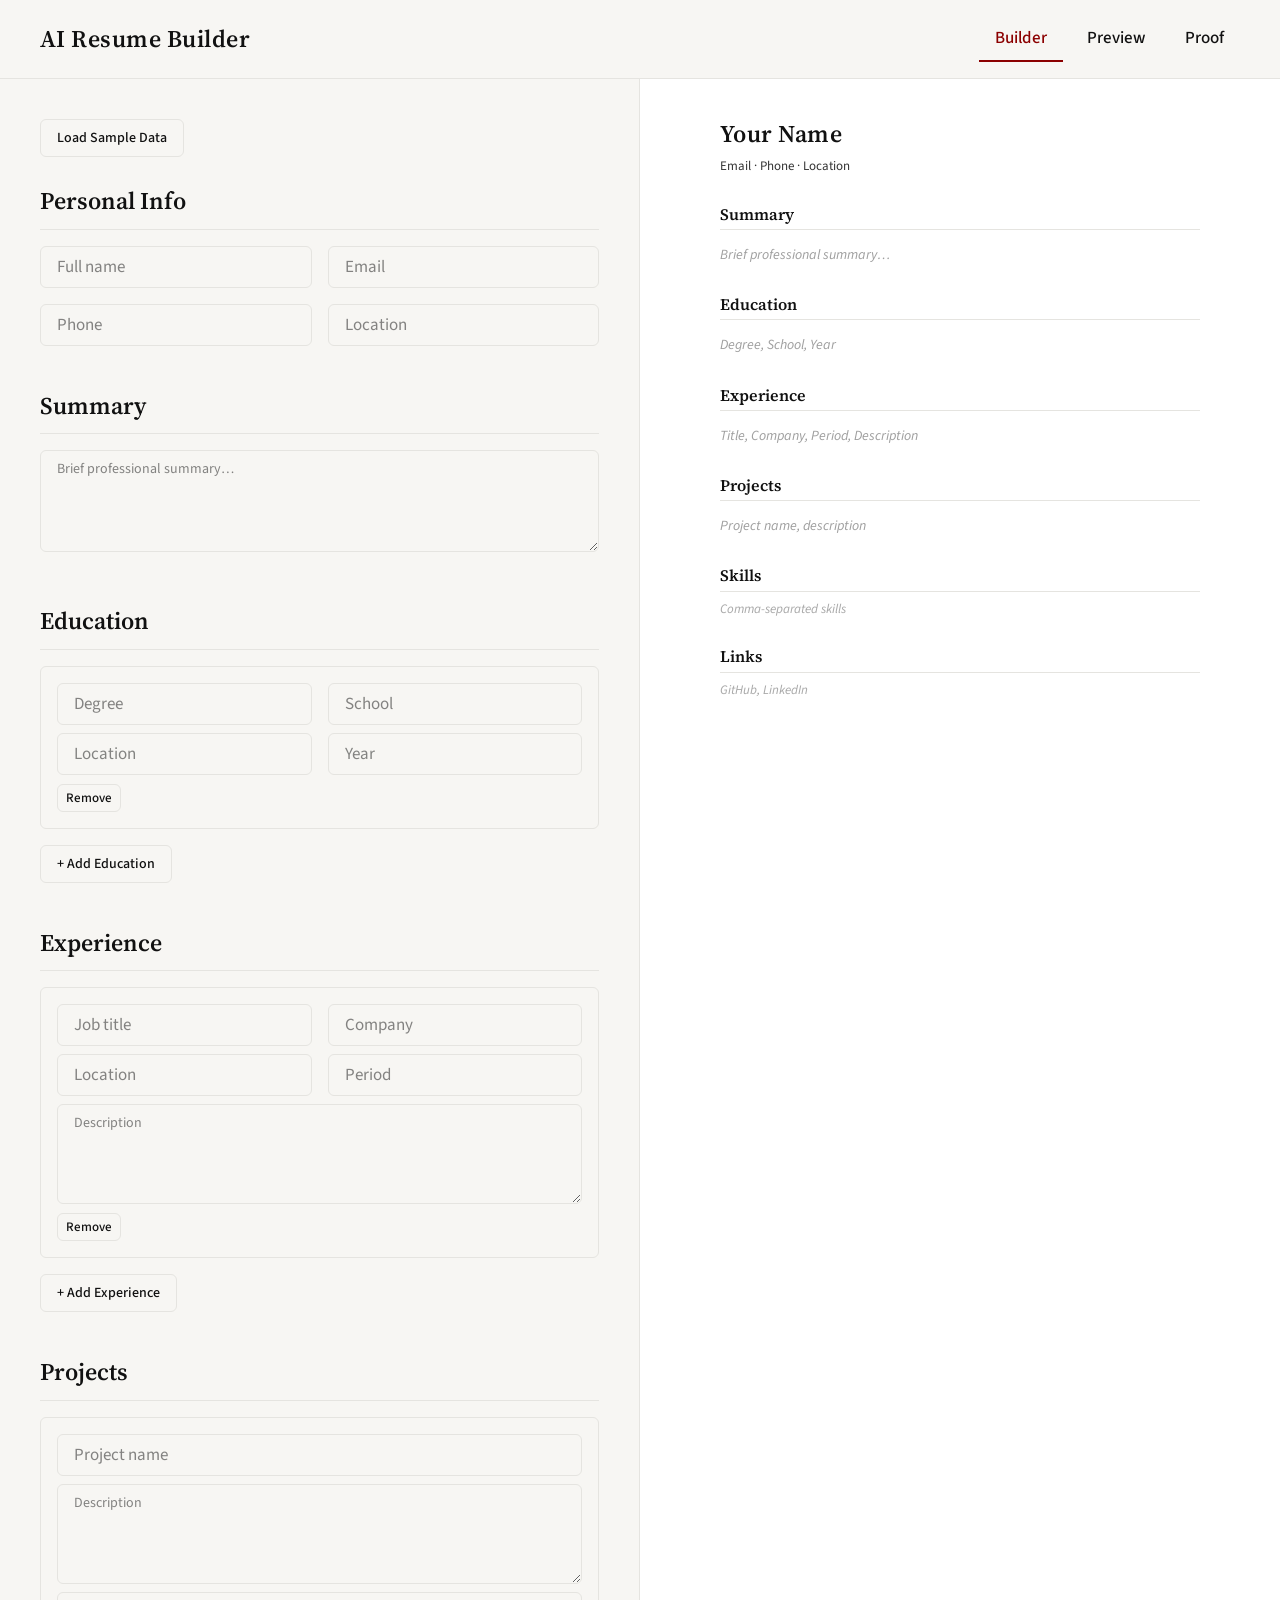
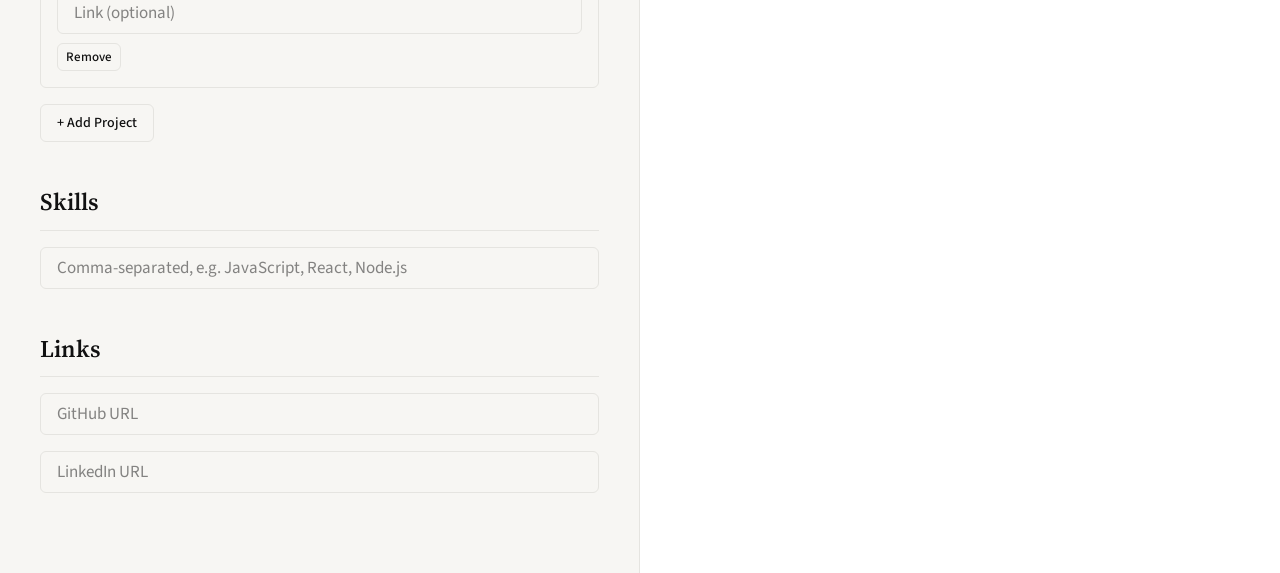
==== design-system/builder.html @ 28d636c0 "Add AI Resume Builder app: Home, Builder, Preview, Proof - Home: headline, CTA, nav (Builder | Previ" ====
<!DOCTYPE html>
<html lang="en">
<head>
  <meta charset="UTF-8">
  <meta name="viewport" content="width=device-width, initial-scale=1.0">
  <title>Builder — AI Resume Builder</title>
  <link rel="stylesheet" href="design-system.css">
  <link rel="stylesheet" href="app.css">
  <link rel="stylesheet" href="resume-app.css">
</head>
<body class="resume-app">

  <nav class="resume-nav" role="navigation">
    <a href="index.html" class="resume-nav__brand">AI Resume Builder</a>
    <ul class="resume-nav__links">
      <li><a href="builder.html" class="is-active">Builder</a></li>
      <li><a href="preview.html">Preview</a></li>
      <li><a href="proof.html">Proof</a></li>
    </ul>
  </nav>

  <div class="resume-builder">
    <div class="resume-builder__form">
      <div class="resume-builder__toolbar">
        <button type="button" class="kn-btn kn-btn--secondary" id="load-sample-btn">Load Sample Data</button>
      </div>

      <div class="resume-form-section">
        <h2 class="resume-form-section__title">Personal Info</h2>
        <div class="resume-form-row">
          <input type="text" class="kn-input" id="personal-name" placeholder="Full name">
          <input type="email" class="kn-input" id="personal-email" placeholder="Email">
        </div>
        <div class="resume-form-row">
          <input type="text" class="kn-input" id="personal-phone" placeholder="Phone">
          <input type="text" class="kn-input" id="personal-location" placeholder="Location">
        </div>
      </div>

      <div class="resume-form-section">
        <h2 class="resume-form-section__title">Summary</h2>
        <textarea class="kn-input" id="summary" placeholder="Brief professional summary…" rows="4"></textarea>
      </div>

      <div class="resume-form-section">
        <h2 class="resume-form-section__title">Education</h2>
        <ul class="resume-entries" id="education-list"></ul>
        <div class="resume-form-actions">
          <button type="button" class="kn-btn kn-btn--secondary" id="add-education">+ Add Education</button>
        </div>
      </div>

      <div class="resume-form-section">
        <h2 class="resume-form-section__title">Experience</h2>
        <ul class="resume-entries" id="experience-list"></ul>
        <div class="resume-form-actions">
          <button type="button" class="kn-btn kn-btn--secondary" id="add-experience">+ Add Experience</button>
        </div>
      </div>

      <div class="resume-form-section">
        <h2 class="resume-form-section__title">Projects</h2>
        <ul class="resume-entries" id="projects-list"></ul>
        <div class="resume-form-actions">
          <button type="button" class="kn-btn kn-btn--secondary" id="add-project">+ Add Project</button>
        </div>
      </div>

      <div class="resume-form-section">
        <h2 class="resume-form-section__title">Skills</h2>
        <input type="text" class="kn-input" id="skills" placeholder="Comma-separated, e.g. JavaScript, React, Node.js">
      </div>

      <div class="resume-form-section">
        <h2 class="resume-form-section__title">Links</h2>
        <div class="resume-form-row resume-form-row--single">
          <input type="url" class="kn-input" id="link-github" placeholder="GitHub URL">
        </div>
        <div class="resume-form-row resume-form-row--single">
          <input type="url" class="kn-input" id="link-linkedin" placeholder="LinkedIn URL">
        </div>
      </div>
    </div>

    <aside class="resume-builder__preview">
      <div id="live-preview"></div>
    </aside>
  </div>

  <script src="resume-app.js"></script>
  <script>
    (function () {
      var RA = window.ResumeApp;
      if (!RA) return;

      var previewEl = document.getElementById('live-preview');

      function getDataFromForm() {
        var data = RA.getEmptyResume();
        data.personal.name = (document.getElementById('personal-name') && document.getElementById('personal-name').value) || '';
        data.personal.email = (document.getElementById('personal-email') && document.getElementById('personal-email').value) || '';
        data.personal.phone = (document.getElementById('personal-phone') && document.getElementById('personal-phone').value) || '';
        data.personal.location = (document.getElementById('personal-location') && document.getElementById('personal-location').value) || '';
        data.summary = (document.getElementById('summary') && document.getElementById('summary').value) || '';
        data.skills = (document.getElementById('skills') && document.getElementById('skills').value) || '';
        data.links.github = (document.getElementById('link-github') && document.getElementById('link-github').value) || '';
        data.links.linkedin = (document.getElementById('link-linkedin') && document.getElementById('link-linkedin').value) || '';
        data.education = getEducationFromForm();
        data.experience = getExperienceFromForm();
        data.projects = getProjectsFromForm();
        return data;
      }

      function getEducationFromForm() {
        var items = [];
        document.querySelectorAll('#education-list .resume-entry').forEach(function (el) {
          items.push({
            degree: (el.querySelector('.ed-degree') && el.querySelector('.ed-degree').value) || '',
            school: (el.querySelector('.ed-school') && el.querySelector('.ed-school').value) || '',
            location: (el.querySelector('.ed-location') && el.querySelector('.ed-location').value) || '',
            year: (el.querySelector('.ed-year') && el.querySelector('.ed-year').value) || ''
          });
        });
        return items;
      }

      function getExperienceFromForm() {
        var items = [];
        document.querySelectorAll('#experience-list .resume-entry').forEach(function (el) {
          items.push({
            title: (el.querySelector('.exp-title') && el.querySelector('.exp-title').value) || '',
            company: (el.querySelector('.exp-company') && el.querySelector('.exp-company').value) || '',
            location: (el.querySelector('.exp-location') && el.querySelector('.exp-location').value) || '',
            period: (el.querySelector('.exp-period') && el.querySelector('.exp-period').value) || '',
            description: (el.querySelector('.exp-desc') && el.querySelector('.exp-desc').value) || ''
          });
        });
        return items;
      }

      function getProjectsFromForm() {
        var items = [];
        document.querySelectorAll('#projects-list .resume-entry').forEach(function (el) {
          items.push({
            name: (el.querySelector('.proj-name') && el.querySelector('.proj-name').value) || '',
            description: (el.querySelector('.proj-desc') && el.querySelector('.proj-desc').value) || '',
            link: (el.querySelector('.proj-link') && el.querySelector('.proj-link').value) || ''
          });
        });
        return items;
      }

      function setFormFromData(data) {
        var p = data.personal || {};
        setVal('personal-name', p.name);
        setVal('personal-email', p.email);
        setVal('personal-phone', p.phone);
        setVal('personal-location', p.location);
        setVal('summary', data.summary || '');
        setVal('skills', data.skills || '');
        setVal('link-github', (data.links && data.links.github) || '');
        setVal('link-linkedin', (data.links && data.links.linkedin) || '');
        renderEducationList(data.education || []);
        renderExperienceList(data.experience || []);
        renderProjectsList(data.projects || []);
      }

      function setVal(id, val) {
        var el = document.getElementById(id);
        if (el) el.value = val;
      }

      function renderEducationList(items) {
        var list = document.getElementById('education-list');
        if (!list) return;
        list.innerHTML = '';
        (items.length ? items : [{ degree: '', school: '', location: '', year: '' }]).forEach(function (e, i) {
          var li = document.createElement('li');
          li.className = 'resume-entry';
          li.innerHTML = '<div class="resume-entry__row"><input type="text" class="kn-input ed-degree" placeholder="Degree"><input type="text" class="kn-input ed-school" placeholder="School"></div>' +
            '<div class="resume-entry__row"><input type="text" class="kn-input ed-location" placeholder="Location"><input type="text" class="kn-input ed-year" placeholder="Year"></div>' +
            '<div class="resume-entry__actions"><button type="button" class="kn-btn kn-btn--secondary remove-ed">Remove</button></div>';
          li.querySelector('.ed-degree').value = e.degree || '';
          li.querySelector('.ed-school').value = e.school || '';
          li.querySelector('.ed-location').value = e.location || '';
          li.querySelector('.ed-year').value = e.year || '';
          list.appendChild(li);
        });
        bindListEvents('education-list', '.remove-ed', renderEducationList, getEducationFromForm, addEducationRow);
      }

      function addEducationRow() {
        var list = document.getElementById('education-list');
        if (!list) return;
        var items = getEducationFromForm();
        items.push({ degree: '', school: '', location: '', year: '' });
        renderEducationList(items);
        sync();
      }

      function renderExperienceList(items) {
        var list = document.getElementById('experience-list');
        if (!list) return;
        list.innerHTML = '';
        (items.length ? items : [{ title: '', company: '', location: '', period: '', description: '' }]).forEach(function (e) {
          var li = document.createElement('li');
          li.className = 'resume-entry';
          li.innerHTML = '<div class="resume-entry__row"><input type="text" class="kn-input exp-title" placeholder="Job title"><input type="text" class="kn-input exp-company" placeholder="Company"></div>' +
            '<div class="resume-entry__row"><input type="text" class="kn-input exp-location" placeholder="Location"><input type="text" class="kn-input exp-period" placeholder="Period"></div>' +
            '<div class="resume-entry__row resume-entry__row--full"><textarea class="kn-input exp-desc" placeholder="Description" rows="2"></textarea></div>' +
            '<div class="resume-entry__actions"><button type="button" class="kn-btn kn-btn--secondary remove-exp">Remove</button></div>';
          li.querySelector('.exp-title').value = e.title || '';
          li.querySelector('.exp-company').value = e.company || '';
          li.querySelector('.exp-location').value = e.location || '';
          li.querySelector('.exp-period').value = e.period || '';
          li.querySelector('.exp-desc').value = e.description || '';
          list.appendChild(li);
        });
        bindListEvents('experience-list', '.remove-exp', renderExperienceList, getExperienceFromForm, addExperienceRow);
      }

      function addExperienceRow() {
        var items = getExperienceFromForm();
        items.push({ title: '', company: '', location: '', period: '', description: '' });
        renderExperienceList(items);
        sync();
      }

      function renderProjectsList(items) {
        var list = document.getElementById('projects-list');
        if (!list) return;
        list.innerHTML = '';
        (items.length ? items : [{ name: '', description: '', link: '' }]).forEach(function (e) {
          var li = document.createElement('li');
          li.className = 'resume-entry';
          li.innerHTML = '<div class="resume-entry__row resume-entry__row--full"><input type="text" class="kn-input proj-name" placeholder="Project name"></div>' +
            '<div class="resume-entry__row resume-entry__row--full"><textarea class="kn-input proj-desc" placeholder="Description" rows="2"></textarea></div>' +
            '<div class="resume-entry__row resume-entry__row--full"><input type="url" class="kn-input proj-link" placeholder="Link (optional)"></div>' +
            '<div class="resume-entry__actions"><button type="button" class="kn-btn kn-btn--secondary remove-proj">Remove</button></div>';
          li.querySelector('.proj-name').value = e.name || '';
          li.querySelector('.proj-desc').value = e.description || '';
          li.querySelector('.proj-link').value = e.link || '';
          list.appendChild(li);
        });
        bindListEvents('projects-list', '.remove-proj', renderProjectsList, getProjectsFromForm, addProjectRow);
      }

      function addProjectRow() {
        var items = getProjectsFromForm();
        items.push({ name: '', description: '', link: '' });
        renderProjectsList(items);
        sync();
      }

      function bindListEvents(listId, removeSelector, renderFn, getItemsFn, addFn) {
        var list = document.getElementById(listId);
        if (!list) return;
        list.querySelectorAll(removeSelector).forEach(function (btn) {
          btn.onclick = function () {
            var items = getItemsFn();
            if (items.length <= 1) return;
            var idx = Array.prototype.indexOf.call(list.children, btn.closest('.resume-entry'));
            items.splice(idx, 1);
            renderFn(items);
            sync();
          };
        });
        list.querySelectorAll('input, textarea').forEach(function (input) {
          input.oninput = sync;
        });
      }

      function sync() {
        var data = getDataFromForm();
        RA.setResumeData(data);
        RA.renderLivePreview(data, previewEl);
      }

      document.getElementById('add-education').onclick = addEducationRow;
      document.getElementById('add-experience').onclick = addExperienceRow;
      document.getElementById('add-project').onclick = addProjectRow;

      ['personal-name', 'personal-email', 'personal-phone', 'personal-location', 'summary', 'skills', 'link-github', 'link-linkedin'].forEach(function (id) {
        var el = document.getElementById(id);
        if (el) el.oninput = sync;
      });

      document.getElementById('load-sample-btn').onclick = function () {
        var sample = RA.getSampleResume();
        RA.setResumeData(sample);
        setFormFromData(sample);
        RA.renderLivePreview(sample, previewEl);
      };

      setFormFromData(RA.getResumeData());
      RA.renderLivePreview(RA.getResumeData(), previewEl);
    })();
  </script>
</body>
</html>
---- design-system/design-system.css ----
/**
 * KodNest Premium Build System
 * Single entry: import this file to use the full system.
 * Order: tokens → base → layout → components.
 */

@import "tokens.css";
@import "base.css";
@import "layout.css";
@import "components.css";
---- design-system/app.css ----
/**
 * AI Resume Builder — App styles (KodNest Premium Build System)
 * Project 3 step-page layout, build panel, proof page, gating states.
 */

/* ─── App shell ─── */
.rb-app {
  min-height: 100vh;
  display: flex;
  flex-direction: column;
}

/* ─── Step navigation (bottom of workspace) ─── */
.rb-step-nav {
  display: flex;
  justify-content: space-between;
  align-items: center;
  margin-top: var(--kn-space-4);
  padding-top: var(--kn-space-3);
  border-top: var(--kn-border-width) solid var(--kn-border);
}

.rb-step-nav__info {
  font-size: 0.875rem;
  color: var(--kn-text);
  opacity: 0.6;
}

/* ─── Build Panel (30% right) ─── */
.rb-panel-section {
  margin-bottom: var(--kn-space-3);
}

.rb-panel-section__title {
  font-family: var(--kn-font-sans);
  font-size: var(--kn-body-size);
  font-weight: 600;
  color: var(--kn-text);
  margin: 0 0 var(--kn-space-1);
}

.rb-panel-section__hint {
  font-size: 0.8125rem;
  color: var(--kn-text);
  opacity: 0.6;
  margin: 0 0 var(--kn-space-2);
}

.rb-prompt-textarea {
  width: 100%;
  min-height: 160px;
  padding: var(--kn-space-2);
  font-family: var(--kn-font-mono);
  font-size: 0.8125rem;
  line-height: 1.5;
  color: var(--kn-text);
  background: #fff;
  border: var(--kn-border-width) solid var(--kn-border);
  border-radius: var(--kn-radius);
  resize: vertical;
  transition: border-color var(--kn-transition);
}

.rb-prompt-textarea:focus {
  outline: none;
  border-color: var(--kn-border-focus);
}

.rb-panel-actions {
  display: flex;
  flex-wrap: wrap;
  gap: var(--kn-space-1);
  margin-top: var(--kn-space-2);
}

.rb-panel-actions .kn-btn {
  flex: 1;
  min-width: 0;
  text-align: center;
  font-size: 0.875rem;
}

/* ─── Feedback buttons ─── */
.rb-feedback {
  margin-top: var(--kn-space-3);
  padding-top: var(--kn-space-2);
  border-top: var(--kn-border-width) solid var(--kn-border);
}

.rb-feedback__title {
  font-size: 0.875rem;
  font-weight: 500;
  color: var(--kn-text);
  margin: 0 0 var(--kn-space-2);
}

.rb-feedback__buttons {
  display: flex;
  flex-direction: column;
  gap: var(--kn-space-1);
}

.rb-feedback__btn {
  display: flex;
  align-items: center;
  justify-content: center;
  gap: var(--kn-space-1);
  padding: var(--kn-space-1) var(--kn-space-2);
  font-family: var(--kn-font-sans);
  font-size: 0.875rem;
  font-weight: 500;
  border: var(--kn-border-width) solid var(--kn-border);
  border-radius: var(--kn-radius);
  background: var(--kn-background);
  color: var(--kn-text);
  cursor: pointer;
  transition: border-color var(--kn-transition), background var(--kn-transition);
}

.rb-feedback__btn:hover {
  border-color: var(--kn-text);
}

.rb-feedback__btn--success {
  border-color: var(--kn-success);
  color: var(--kn-success);
}

.rb-feedback__btn--success:hover {
  background: var(--kn-success);
  color: var(--kn-background);
}

.rb-feedback__btn--error {
  border-color: var(--kn-accent);
  color: var(--kn-accent);
}

.rb-feedback__btn--error:hover {
  background: var(--kn-accent);
  color: var(--kn-background);
}

.rb-feedback__btn--active {
  font-weight: 600;
}

.rb-feedback__btn--active.rb-feedback__btn--success {
  background: var(--kn-success);
  color: var(--kn-background);
}

.rb-feedback__btn--active.rb-feedback__btn--error {
  background: var(--kn-accent);
  color: var(--kn-background);
}

/* ─── Screenshot upload ─── */
.rb-screenshot {
  margin-top: var(--kn-space-2);
}

.rb-screenshot__input {
  display: none;
}

.rb-screenshot__label {
  display: inline-flex;
  align-items: center;
  gap: var(--kn-space-1);
  padding: var(--kn-space-1) var(--kn-space-2);
  font-family: var(--kn-font-sans);
  font-size: 0.875rem;
  font-weight: 500;
  border: var(--kn-border-width) dashed var(--kn-border);
  border-radius: var(--kn-radius);
  background: var(--kn-background);
  color: var(--kn-text);
  cursor: pointer;
  transition: border-color var(--kn-transition);
  width: 100%;
  justify-content: center;
}

.rb-screenshot__label:hover {
  border-color: var(--kn-text);
}

.rb-screenshot__name {
  font-size: 0.8125rem;
  color: var(--kn-text);
  opacity: 0.7;
  margin-top: var(--kn-space-1);
  word-break: break-all;
}

/* ─── Artifact status indicator ─── */
.rb-artifact-status {
  margin-top: var(--kn-space-2);
  padding: var(--kn-space-1) var(--kn-space-2);
  border-radius: var(--kn-radius);
  font-size: 0.8125rem;
  font-weight: 500;
  text-align: center;
}

.rb-artifact-status--done {
  background: rgba(90, 107, 82, 0.1);
  color: var(--kn-success);
  border: var(--kn-border-width) solid var(--kn-success);
}

.rb-artifact-status--pending {
  background: rgba(154, 123, 46, 0.1);
  color: var(--kn-warning);
  border: var(--kn-border-width) solid var(--kn-warning);
}

/* ─── Gating lock overlay ─── */
.rb-gated {
  position: relative;
}

.rb-gated__overlay {
  position: absolute;
  inset: 0;
  background: rgba(247, 246, 243, 0.92);
  display: flex;
  flex-direction: column;
  align-items: center;
  justify-content: center;
  z-index: 10;
  border-radius: var(--kn-radius);
}

.rb-gated__icon {
  font-size: 2rem;
  margin-bottom: var(--kn-space-2);
  opacity: 0.6;
}

.rb-gated__text {
  font-size: var(--kn-body-size);
  font-weight: 500;
  color: var(--kn-text);
  margin-bottom: var(--kn-space-1);
}

.rb-gated__hint {
  font-size: 0.875rem;
  color: var(--kn-text);
  opacity: 0.6;
}

/* ─── Workspace placeholder ─── */
.rb-workspace-content {
  max-width: var(--kn-body-max-width);
}

.rb-workspace-content p {
  font-size: var(--kn-body-size);
  line-height: var(--kn-body-line);
  color: var(--kn-text);
  opacity: 0.85;
  margin: 0 0 var(--kn-space-2);
}

/* ─── Proof page ─── */
.rb-proof {
  max-width: 800px;
  margin: 0 auto;
  padding: var(--kn-space-5) var(--kn-space-4);
}

.rb-proof__title {
  font-family: var(--kn-font-serif);
  font-size: var(--kn-heading-size);
  font-weight: 600;
  letter-spacing: var(--kn-letter-spacing-heading);
  margin: 0 0 var(--kn-space-4);
  color: var(--kn-text);
}

.rb-proof-section {
  margin-bottom: var(--kn-space-4);
}

.rb-proof-section__title {
  font-family: var(--kn-font-serif);
  font-size: var(--kn-heading-size-sm);
  font-weight: 600;
  margin: 0 0 var(--kn-space-2);
  color: var(--kn-text);
}

.rb-proof-steps {
  list-style: none;
  padding: 0;
  margin: 0;
  border: var(--kn-border-width) solid var(--kn-border);
  border-radius: var(--kn-radius);
}

.rb-proof-step {
  display: flex;
  justify-content: space-between;
  align-items: center;
  padding: var(--kn-space-2) var(--kn-space-3);
  border-bottom: var(--kn-border-width) solid var(--kn-border);
  font-size: var(--kn-body-size);
}

.rb-proof-step:last-child {
  border-bottom: none;
}

.rb-proof-step__name {
  color: var(--kn-text);
}

.rb-proof-step__status {
  font-weight: 500;
  color: var(--kn-text);
  opacity: 0.75;
}

.rb-proof-step__status--done {
  color: var(--kn-success);
  opacity: 1;
}

.rb-proof-artifacts {
  margin-top: var(--kn-space-2);
}

.rb-proof-artifacts .form-group {
  margin-bottom: var(--kn-space-3);
}

.rb-proof-artifacts .form-label {
  display: block;
  font-size: var(--kn-body-size);
  font-weight: 500;
  color: var(--kn-text);
  margin-bottom: var(--kn-space-1);
}

.rb-proof-artifacts .form-hint {
  font-size: 0.875rem;
  color: var(--kn-accent);
  margin-top: var(--kn-space-1);
}

.rb-proof-actions {
  margin-top: var(--kn-space-4);
  display: flex;
  gap: var(--kn-space-2);
  flex-wrap: wrap;
}

/* ─── Landing page ─── */
.rb-landing {
  max-width: var(--kn-body-max-width);
  margin: 0 auto;
  padding: var(--kn-space-5) var(--kn-space-4);
}

.rb-landing__headline {
  font-family: var(--kn-font-serif);
  font-size: clamp(1.75rem, 4vw, 2.5rem);
  font-weight: 600;
  letter-spacing: var(--kn-letter-spacing-heading);
  line-height: 1.25;
  margin: 0 0 var(--kn-space-3);
  color: var(--kn-text);
}

.rb-landing__subtext {
  font-size: var(--kn-body-size-lg);
  line-height: var(--kn-body-line);
  color: var(--kn-text);
  opacity: 0.9;
  margin: 0 0 var(--kn-space-4);
}

.rb-landing__steps {
  list-style: none;
  padding: 0;
  margin: 0 0 var(--kn-space-4);
  border: var(--kn-border-width) solid var(--kn-border);
  border-radius: var(--kn-radius);
}

.rb-landing__step {
  display: flex;
  justify-content: space-between;
  align-items: center;
  padding: var(--kn-space-2) var(--kn-space-3);
  border-bottom: var(--kn-border-width) solid var(--kn-border);
  font-size: var(--kn-body-size);
  color: var(--kn-text);
}

.rb-landing__step:last-child {
  border-bottom: none;
}

.rb-landing__step a {
  color: var(--kn-accent);
  text-decoration: none;
  font-weight: 500;
}

.rb-landing__step a:hover {
  text-decoration: underline;
}

.rb-landing__step-locked {
  opacity: 0.5;
  font-size: 0.875rem;
}

/* ─── Proof footer (persistent, compact) ─── */
.rb-proof-footer-bar {
  display: flex;
  flex-wrap: wrap;
  gap: var(--kn-space-2);
  align-items: center;
}

.rb-proof-footer-item {
  display: inline-flex;
  align-items: center;
  gap: 4px;
  font-size: 0.8125rem;
  color: var(--kn-text);
  opacity: 0.7;
}

.rb-proof-footer-item--done {
  opacity: 1;
  color: var(--kn-success);
  font-weight: 500;
}

/* ─── Mobile responsive ─── */
@media (max-width: 768px) {
  .kn-main {
    flex-direction: column;
  }

  .kn-workspace {
    flex: 1 1 auto;
    border-right: none;
    border-bottom: var(--kn-border-width) solid var(--kn-border);
  }

  .kn-panel {
    flex: 1 1 auto;
    min-width: 0;
  }

  .kn-top-bar {
    padding: var(--kn-space-1) var(--kn-space-2);
    font-size: 0.875rem;
  }

  .kn-top-bar__progress {
    display: none;
  }

  .rb-proof {
    padding: var(--kn-space-4) var(--kn-space-2);
  }
}
---- design-system/resume-app.css ----
/**
 * AI Resume Builder — Resume App (KodNest Premium)
 * Nav, Home, Builder form + preview, Preview page, Proof placeholder.
 */

/* ─── App shell ─── */
.resume-app {
  min-height: 100vh;
  display: flex;
  flex-direction: column;
  background: var(--kn-background);
}

/* ─── Top nav ─── */
.resume-nav {
  display: flex;
  align-items: center;
  justify-content: space-between;
  padding: var(--kn-space-2) var(--kn-space-4);
  border-bottom: var(--kn-border-width) solid var(--kn-border);
  background: var(--kn-background);
}

.resume-nav__brand {
  font-family: var(--kn-font-serif);
  font-size: var(--kn-heading-size-sm);
  font-weight: 600;
  color: var(--kn-text);
  text-decoration: none;
  letter-spacing: var(--kn-letter-spacing-heading);
}

.resume-nav__brand:hover {
  color: var(--kn-text);
}

.resume-nav__links {
  display: flex;
  align-items: center;
  gap: var(--kn-space-1);
  list-style: none;
  margin: 0;
  padding: 0;
}

.resume-nav__links a {
  display: block;
  padding: var(--kn-space-1) var(--kn-space-2);
  font-family: var(--kn-font-sans);
  font-size: var(--kn-body-size);
  font-weight: 500;
  color: var(--kn-text);
  text-decoration: none;
  border-bottom: 2px solid transparent;
  transition: border-color var(--kn-transition), color var(--kn-transition);
}

.resume-nav__links a:hover {
  color: var(--kn-accent);
}

.resume-nav__links a.is-active {
  color: var(--kn-accent);
  border-bottom-color: var(--kn-accent);
}

/* ─── Home hero ─── */
.resume-home {
  flex: 1;
  display: flex;
  flex-direction: column;
  align-items: center;
  justify-content: center;
  padding: var(--kn-space-5) var(--kn-space-4);
  text-align: center;
}

.resume-home__headline {
  font-family: var(--kn-font-serif);
  font-size: clamp(1.75rem, 4vw, 2.5rem);
  font-weight: 600;
  letter-spacing: var(--kn-letter-spacing-heading);
  line-height: 1.25;
  margin: 0 0 var(--kn-space-3);
  color: var(--kn-text);
  max-width: var(--kn-body-max-width);
}

.resume-home__sub {
  font-size: var(--kn-body-size-lg);
  color: var(--kn-text);
  opacity: 0.85;
  margin: 0 0 var(--kn-space-4);
  max-width: var(--kn-body-max-width);
  line-height: var(--kn-body-line);
}

.resume-home__cta {
  margin-top: var(--kn-space-2);
}

.resume-home__footer {
  margin-top: var(--kn-space-5);
  font-size: 0.875rem;
  color: var(--kn-text);
  opacity: 0.6;
}

.resume-home__footer a {
  color: var(--kn-text);
  text-decoration: underline;
}

.resume-home__footer a:hover {
  color: var(--kn-accent);
}

/* ─── Builder: two-column layout ─── */
.resume-builder {
  flex: 1;
  display: flex;
  min-height: calc(100vh - 60px);
}

.resume-builder__form {
  flex: 0 1 50%;
  padding: var(--kn-space-4);
  overflow-y: auto;
  border-right: var(--kn-border-width) solid var(--kn-border);
}

.resume-builder__preview {
  flex: 0 0 50%;
  min-width: 320px;
  padding: var(--kn-space-4);
  background: #fff;
  overflow-y: auto;
}

@media (max-width: 900px) {
  .resume-builder {
    flex-direction: column;
  }

  .resume-builder__form {
    border-right: none;
    border-bottom: var(--kn-border-width) solid var(--kn-border);
  }

  .resume-builder__preview {
    min-height: 400px;
  }
}

/* ─── Form sections ─── */
.resume-form-section {
  margin-bottom: var(--kn-space-4);
}

.resume-form-section__title {
  font-family: var(--kn-font-serif);
  font-size: var(--kn-heading-size-sm);
  font-weight: 600;
  color: var(--kn-text);
  margin: 0 0 var(--kn-space-2);
  padding-bottom: var(--kn-space-1);
  border-bottom: var(--kn-border-width) solid var(--kn-border);
}

.resume-form-row {
  display: grid;
  grid-template-columns: 1fr 1fr;
  gap: var(--kn-space-2);
  margin-bottom: var(--kn-space-2);
}

.resume-form-row .kn-input {
  margin-bottom: 0;
}

.resume-form-row--single {
  grid-template-columns: 1fr;
}

.resume-form-actions {
  display: flex;
  flex-wrap: wrap;
  gap: var(--kn-space-1);
  margin-top: var(--kn-space-2);
}

.resume-form-actions .kn-btn {
  font-size: 0.875rem;
}

textarea.kn-input {
  min-height: 100px;
  resize: vertical;
  font-family: var(--kn-font-sans);
}

/* Repeatable entries ─── */
.resume-entries {
  list-style: none;
  padding: 0;
  margin: 0;
}

.resume-entry {
  padding: var(--kn-space-2);
  margin-bottom: var(--kn-space-2);
  border: var(--kn-border-width) solid var(--kn-border);
  border-radius: var(--kn-radius);
  background: var(--kn-background);
}

.resume-entry__row {
  display: grid;
  grid-template-columns: 1fr 1fr;
  gap: var(--kn-space-2);
  margin-bottom: var(--kn-space-1);
}

.resume-entry__row--full {
  grid-template-columns: 1fr;
}

.resume-entry__actions {
  margin-top: var(--kn-space-1);
}

.resume-entry__actions .kn-btn {
  font-size: 0.8125rem;
  padding: 4px var(--kn-space-1);
}

/* ─── Live preview panel (builder right) ─── */
.resume-live-preview {
  font-family: var(--kn-font-sans);
  font-size: 0.875rem;
  color: var(--kn-text);
  max-width: 480px;
  margin: 0 auto;
}

.resume-live-preview__name {
  font-family: var(--kn-font-serif);
  font-size: 1.5rem;
  font-weight: 600;
  margin: 0 0 var(--kn-space-1);
  color: var(--kn-text);
}

.resume-live-preview__contact {
  font-size: 0.8125rem;
  opacity: 0.85;
  margin: 0 0 var(--kn-space-3);
  line-height: 1.5;
}

.resume-live-preview__section {
  margin-bottom: var(--kn-space-3);
}

.resume-live-preview__section-title {
  font-family: var(--kn-font-serif);
  font-size: 1rem;
  font-weight: 600;
  margin: 0 0 var(--kn-space-1);
  padding-bottom: 2px;
  border-bottom: 1px solid var(--kn-border);
  color: var(--kn-text);
}

.resume-live-preview__section-body {
  font-size: 0.8125rem;
  line-height: 1.5;
  color: var(--kn-text);
  opacity: 0.9;
}

.resume-live-preview__item {
  margin-bottom: var(--kn-space-2);
}

.resume-live-preview__item-title {
  font-weight: 600;
  margin: 0 0 2px;
}

.resume-live-preview__item-meta {
  font-size: 0.75rem;
  opacity: 0.75;
  margin: 0 0 4px;
}

.resume-live-preview__item-desc {
  margin: 0;
  font-size: 0.8125rem;
}

.resume-live-preview__placeholder {
  color: var(--kn-text);
  opacity: 0.4;
  font-style: italic;
}

/* ─── Preview page (full resume, B&W) ─── */
.resume-preview-page {
  flex: 1;
  padding: var(--kn-space-5) var(--kn-space-4);
  background: #fff;
}

.resume-preview-page__inner {
  max-width: 720px;
  margin: 0 auto;
  font-family: var(--kn-font-sans);
  color: #111;
  font-size: 11pt;
  line-height: 1.5;
}

.resume-preview-page__name {
  font-family: var(--kn-font-serif);
  font-size: 1.75rem;
  font-weight: 600;
  margin: 0 0 var(--kn-space-1);
  color: #111;
  letter-spacing: 0.02em;
}

.resume-preview-page__contact {
  font-size: 10pt;
  color: #333;
  margin: 0 0 var(--kn-space-4);
}

.resume-preview-page__section {
  margin-bottom: var(--kn-space-3);
}

.resume-preview-page__section-title {
  font-family: var(--kn-font-serif);
  font-size: 1rem;
  font-weight: 600;
  margin: 0 0 var(--kn-space-2);
  padding-bottom: 2px;
  border-bottom: 1px solid #111;
  color: #111;
  text-transform: uppercase;
  letter-spacing: 0.04em;
}

.resume-preview-page__section-body {
  color: #111;
}

.resume-preview-page__item {
  margin-bottom: var(--kn-space-2);
}

.resume-preview-page__item-title {
  font-weight: 600;
  margin: 0 0 2px;
  color: #111;
}

.resume-preview-page__item-meta {
  font-size: 9pt;
  color: #555;
  margin: 0 0 4px;
}

.resume-preview-page__item-desc {
  margin: 0;
  font-size: 10pt;
  color: #333;
}

.resume-preview-page__empty {
  text-align: center;
  padding: var(--kn-space-5);
  color: #666;
  font-size: var(--kn-body-size);
}

.resume-preview-page__empty a {
  color: var(--kn-accent);
  text-decoration: none;
}

.resume-preview-page__empty a:hover {
  text-decoration: underline;
}

/* ─── Proof placeholder ─── */
.resume-proof-page {
  flex: 1;
  padding: var(--kn-space-5) var(--kn-space-4);
}

.resume-proof-page__inner {
  max-width: var(--kn-body-max-width);
  margin: 0 auto;
}

.resume-proof-page__title {
  font-family: var(--kn-font-serif);
  font-size: var(--kn-heading-size);
  font-weight: 600;
  margin: 0 0 var(--kn-space-2);
  color: var(--kn-text);
}

.resume-proof-page__text {
  font-size: var(--kn-body-size);
  color: var(--kn-text);
  opacity: 0.85;
  line-height: var(--kn-body-line);
  margin: 0;
}

/* ─── Load sample button ─── */
.resume-builder__toolbar {
  margin-bottom: var(--kn-space-3);
  display: flex;
  flex-wrap: wrap;
  gap: var(--kn-space-2);
  align-items: center;
}

.resume-builder__toolbar .kn-btn--secondary {
  font-size: 0.875rem;
}
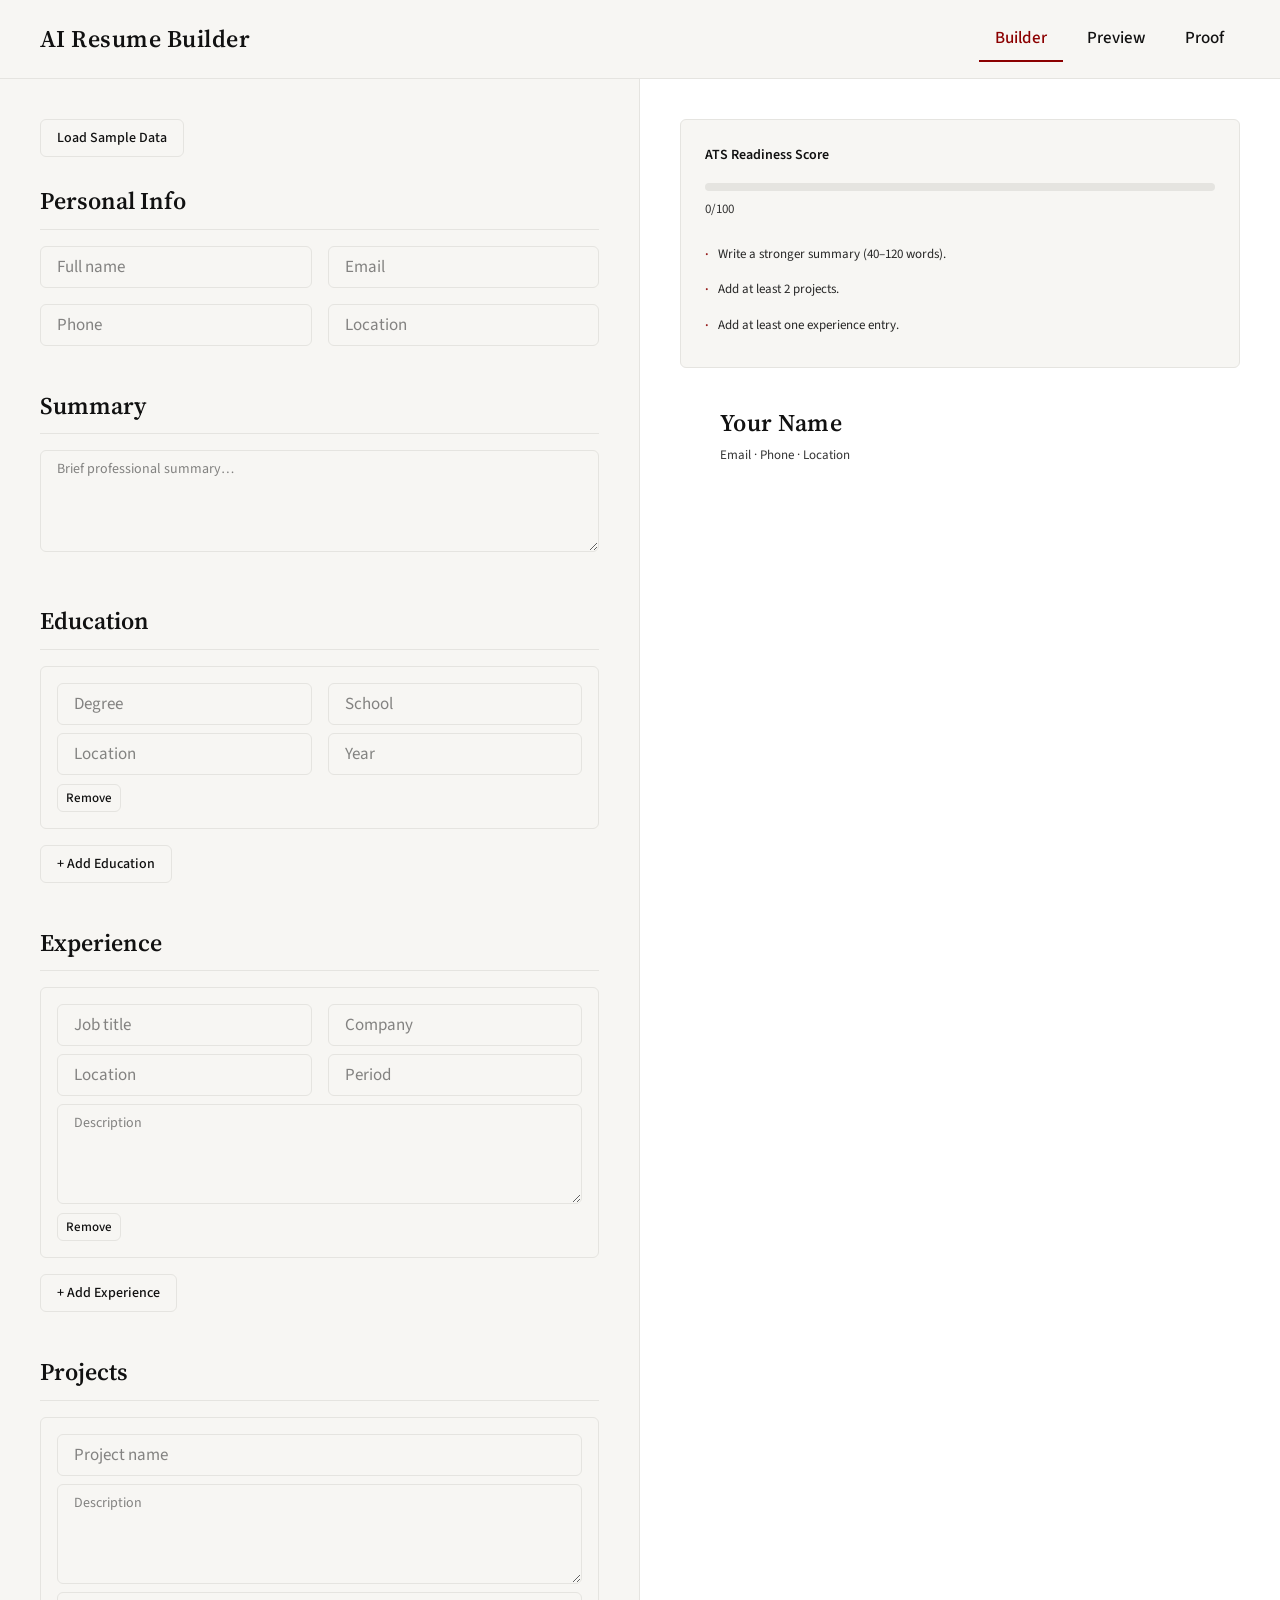
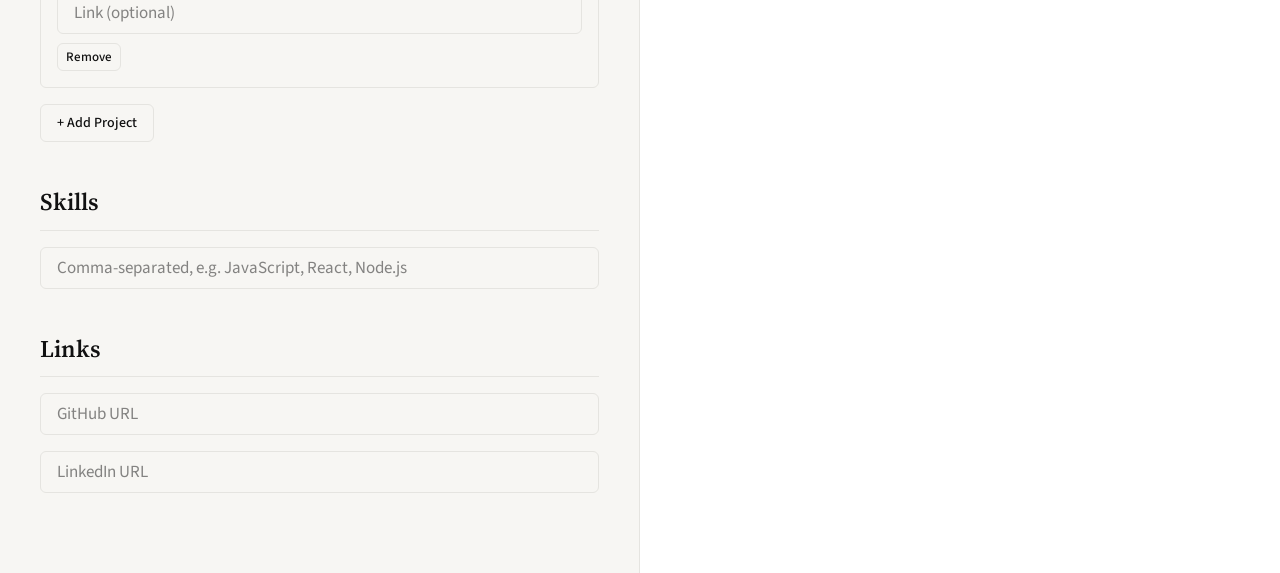
==== commit 273ca307: "Autosave + ATS scoring v1 + live preview empty states - Persist all form data in localStorage (resum" ====
--- a/design-system/builder.html
+++ b/design-system/builder.html
@@ -83,6 +83,14 @@
     </div>
 
     <aside class="resume-builder__preview">
+      <div class="ats-block" id="ats-block">
+        <p class="ats-score__label">ATS Readiness Score</p>
+        <div class="ats-score__meter-wrap">
+          <div class="ats-score__meter" id="ats-meter" role="progressbar" aria-valuenow="0" aria-valuemin="0" aria-valuemax="100"></div>
+        </div>
+        <p class="ats-score__value"><span id="ats-score-value">0</span>/100</p>
+        <ul class="ats-suggestions" id="ats-suggestions" aria-label="Suggestions to improve ATS score"></ul>
+      </div>
       <div id="live-preview"></div>
     </aside>
   </div>
@@ -270,10 +278,30 @@
         });
       }
 
+      function updateATS(data) {
+        var result = RA.computeATSScore(data);
+        var score = result.score;
+        var suggestions = result.suggestions || [];
+        var valueEl = document.getElementById('ats-score-value');
+        var meterEl = document.getElementById('ats-meter');
+        var listEl = document.getElementById('ats-suggestions');
+        if (valueEl) valueEl.textContent = score;
+        if (meterEl) {
+          meterEl.style.width = score + '%';
+          meterEl.setAttribute('aria-valuenow', score);
+        }
+        if (listEl) {
+          listEl.innerHTML = suggestions.map(function (s) {
+            return '<li class="ats-suggestions__item">' + RA.escapeHtml(s) + '</li>';
+          }).join('');
+        }
+      }
+
       function sync() {
         var data = getDataFromForm();
         RA.setResumeData(data);
         RA.renderLivePreview(data, previewEl);
+        updateATS(data);
       }
 
       document.getElementById('add-education').onclick = addEducationRow;
@@ -290,10 +318,13 @@
         RA.setResumeData(sample);
         setFormFromData(sample);
         RA.renderLivePreview(sample, previewEl);
+        updateATS(sample);
       };
 
-      setFormFromData(RA.getResumeData());
-      RA.renderLivePreview(RA.getResumeData(), previewEl);
+      var initialData = RA.getResumeData();
+      setFormFromData(initialData);
+      RA.renderLivePreview(initialData, previewEl);
+      updateATS(initialData);
     })();
   </script>
 </body>
--- a/design-system/resume-app.css
+++ b/design-system/resume-app.css
@@ -421,6 +421,70 @@
   margin: 0;
 }
 
+/* ─── ATS Score block (builder right column) ─── */
+.ats-block {
+  margin-bottom: var(--kn-space-4);
+  padding: var(--kn-space-3);
+  border: var(--kn-border-width) solid var(--kn-border);
+  border-radius: var(--kn-radius);
+  background: var(--kn-background);
+}
+
+.ats-score__label {
+  font-size: 0.875rem;
+  font-weight: 600;
+  color: var(--kn-text);
+  margin: 0 0 var(--kn-space-2);
+}
+
+.ats-score__meter-wrap {
+  height: 8px;
+  background: var(--kn-border);
+  border-radius: var(--kn-radius);
+  overflow: hidden;
+  margin-bottom: var(--kn-space-1);
+}
+
+.ats-score__meter {
+  height: 100%;
+  background: var(--kn-accent);
+  border-radius: var(--kn-radius);
+  transition: width var(--kn-transition);
+  min-width: 0;
+  max-width: 100%;
+}
+
+.ats-score__value {
+  font-size: 0.8125rem;
+  color: var(--kn-text);
+  opacity: 0.85;
+  margin: 0 0 var(--kn-space-2);
+}
+
+.ats-suggestions {
+  list-style: none;
+  padding: 0;
+  margin: 0;
+  font-size: 0.8125rem;
+  color: var(--kn-text);
+  opacity: 0.9;
+  line-height: 1.5;
+}
+
+.ats-suggestions__item {
+  padding: var(--kn-space-1) 0;
+  padding-left: 1em;
+  position: relative;
+}
+
+.ats-suggestions__item::before {
+  content: "·";
+  position: absolute;
+  left: 0;
+  color: var(--kn-accent);
+  font-weight: 600;
+}
+
 /* ─── Load sample button ─── */
 .resume-builder__toolbar {
   margin-bottom: var(--kn-space-3);
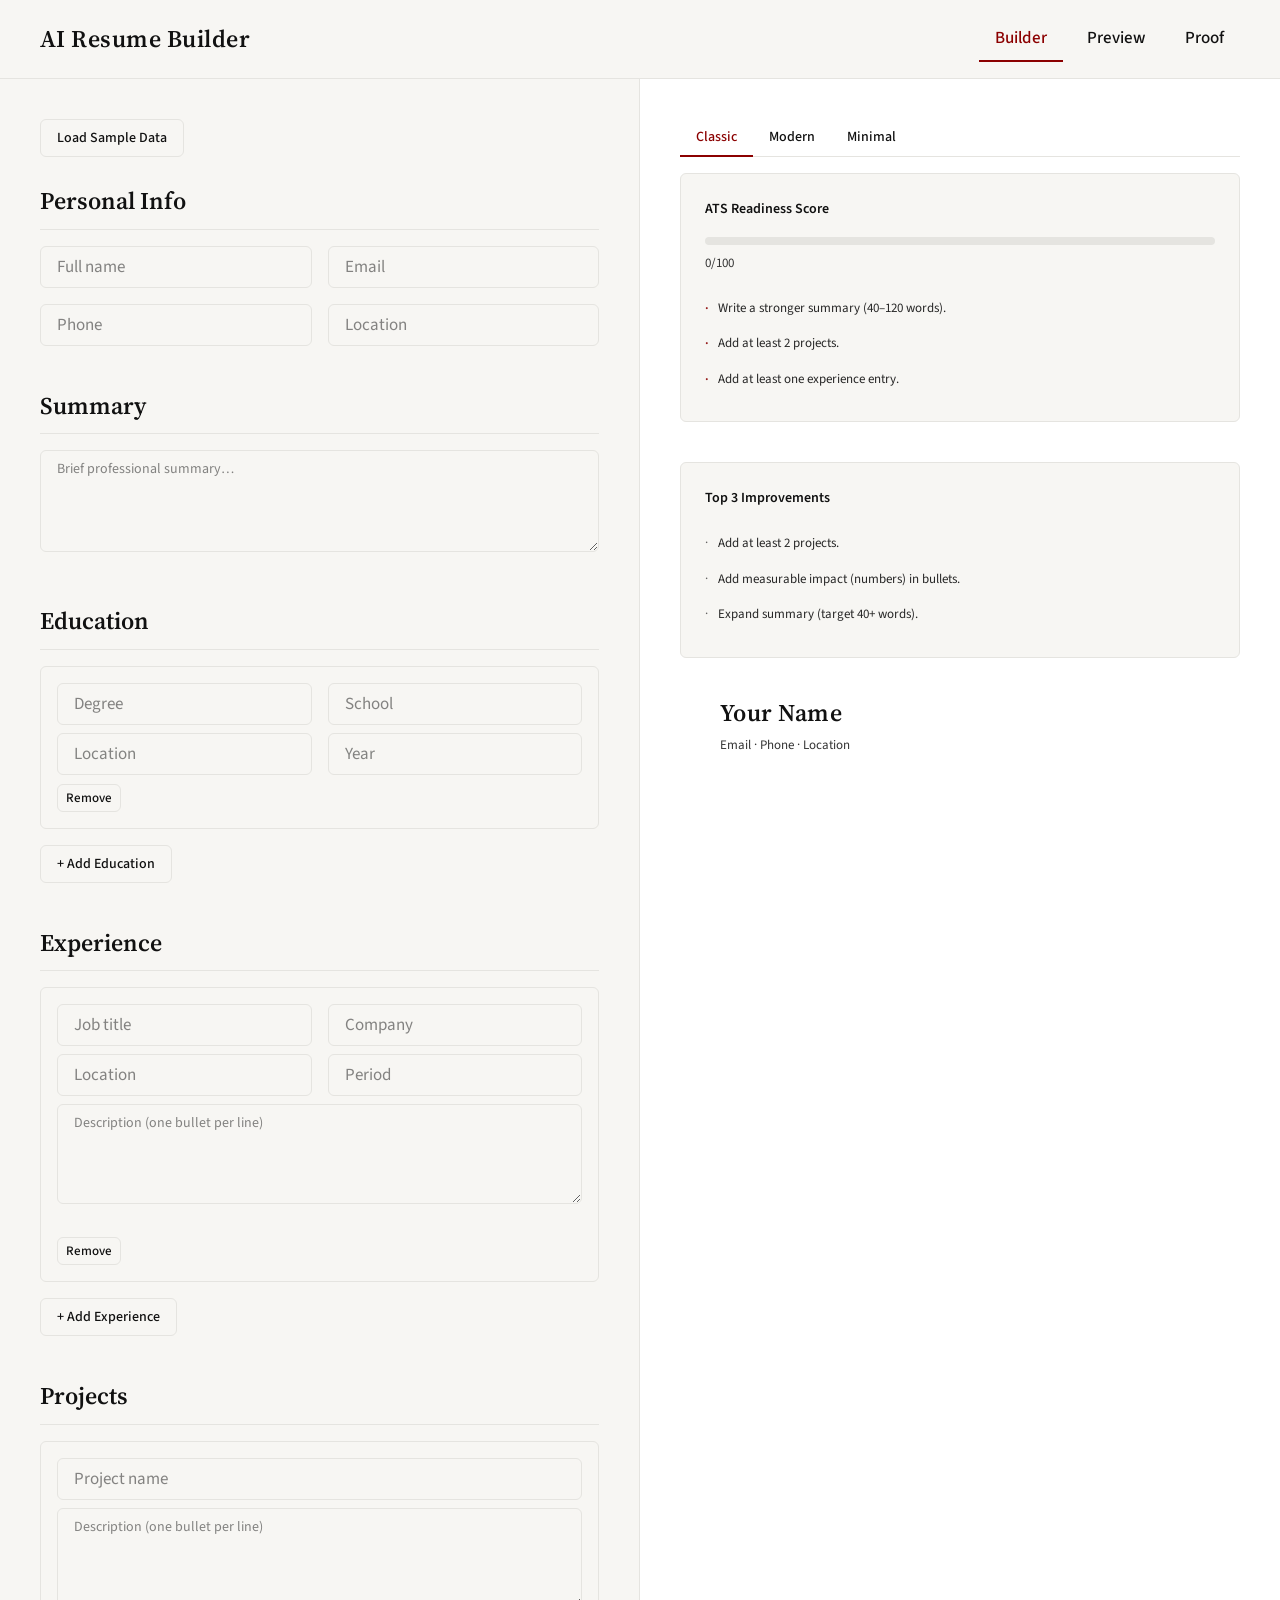
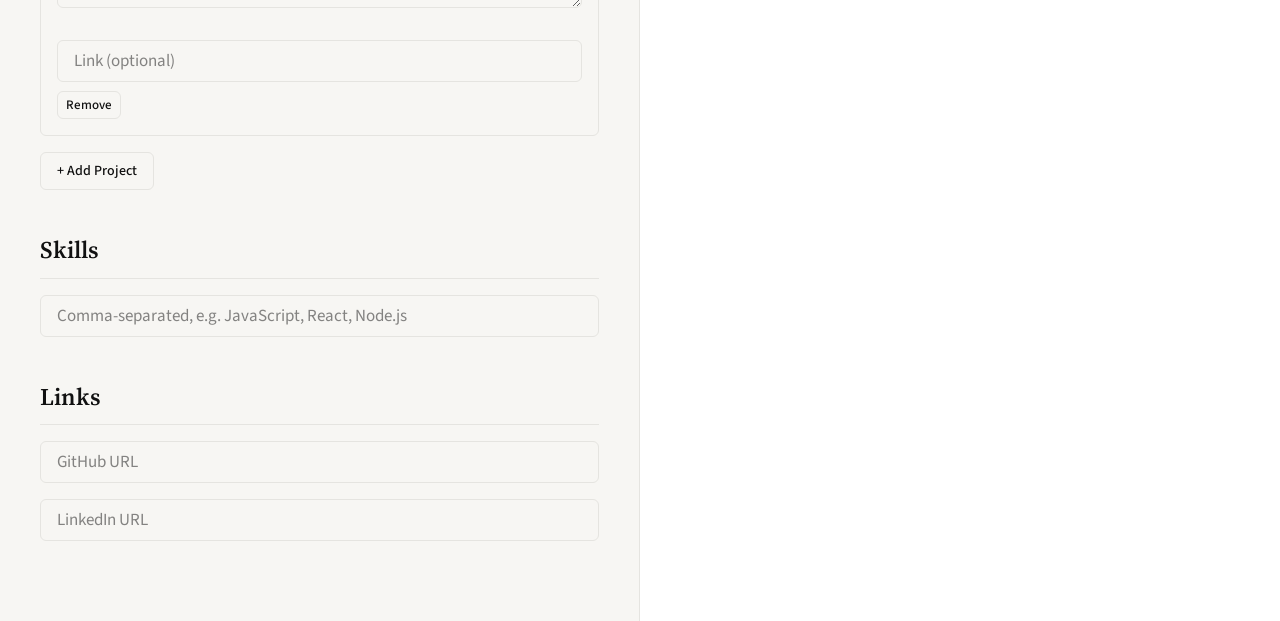
==== commit 0f4f2578: "Template system + bullet guidance + Top 3 Improvements - Template tabs (Classic, Modern, Minimal) on" ====
--- a/design-system/builder.html
+++ b/design-system/builder.html
@@ -83,6 +83,11 @@
     </div>
 
     <aside class="resume-builder__preview">
+      <div class="template-tabs" role="tablist" aria-label="Resume template">
+        <button type="button" class="template-tabs__btn" role="tab" data-template="classic" aria-selected="true">Classic</button>
+        <button type="button" class="template-tabs__btn" role="tab" data-template="modern" aria-selected="false">Modern</button>
+        <button type="button" class="template-tabs__btn" role="tab" data-template="minimal" aria-selected="false">Minimal</button>
+      </div>
       <div class="ats-block" id="ats-block">
         <p class="ats-score__label">ATS Readiness Score</p>
         <div class="ats-score__meter-wrap">
@@ -91,7 +96,13 @@
         <p class="ats-score__value"><span id="ats-score-value">0</span>/100</p>
         <ul class="ats-suggestions" id="ats-suggestions" aria-label="Suggestions to improve ATS score"></ul>
       </div>
-      <div id="live-preview"></div>
+      <div class="improvement-panel" id="improvement-panel">
+        <p class="improvement-panel__title">Top 3 Improvements</p>
+        <ul class="improvement-panel__list" id="improvement-list"></ul>
+      </div>
+      <div id="live-preview-wrap" data-template="classic">
+        <div id="live-preview"></div>
+      </div>
     </aside>
   </div>
 
@@ -215,7 +226,7 @@
           li.className = 'resume-entry';
           li.innerHTML = '<div class="resume-entry__row"><input type="text" class="kn-input exp-title" placeholder="Job title"><input type="text" class="kn-input exp-company" placeholder="Company"></div>' +
             '<div class="resume-entry__row"><input type="text" class="kn-input exp-location" placeholder="Location"><input type="text" class="kn-input exp-period" placeholder="Period"></div>' +
-            '<div class="resume-entry__row resume-entry__row--full"><textarea class="kn-input exp-desc" placeholder="Description" rows="2"></textarea></div>' +
+            '<div class="resume-entry__row resume-entry__row--full"><textarea class="kn-input exp-desc" placeholder="Description (one bullet per line)" rows="2"></textarea><div class="bullet-guidance" aria-live="polite"></div></div>' +
             '<div class="resume-entry__actions"><button type="button" class="kn-btn kn-btn--secondary remove-exp">Remove</button></div>';
           li.querySelector('.exp-title').value = e.title || '';
           li.querySelector('.exp-company').value = e.company || '';
@@ -242,7 +253,7 @@
           var li = document.createElement('li');
           li.className = 'resume-entry';
           li.innerHTML = '<div class="resume-entry__row resume-entry__row--full"><input type="text" class="kn-input proj-name" placeholder="Project name"></div>' +
-            '<div class="resume-entry__row resume-entry__row--full"><textarea class="kn-input proj-desc" placeholder="Description" rows="2"></textarea></div>' +
+            '<div class="resume-entry__row resume-entry__row--full"><textarea class="kn-input proj-desc" placeholder="Description (one bullet per line)" rows="2"></textarea><div class="bullet-guidance" aria-live="polite"></div></div>' +
             '<div class="resume-entry__row resume-entry__row--full"><input type="url" class="kn-input proj-link" placeholder="Link (optional)"></div>' +
             '<div class="resume-entry__actions"><button type="button" class="kn-btn kn-btn--secondary remove-proj">Remove</button></div>';
           li.querySelector('.proj-name').value = e.name || '';
@@ -297,11 +308,55 @@
         }
       }
 
+      function updateImprovements(data) {
+        var list = RA.getTopImprovements(data);
+        var listEl = document.getElementById('improvement-list');
+        if (!listEl) return;
+        listEl.innerHTML = list.map(function (s) {
+          return '<li class="improvement-panel__item">' + RA.escapeHtml(s) + '</li>';
+        }).join('');
+      }
+
+      function updateBulletGuidance() {
+        document.querySelectorAll('.exp-desc').forEach(function (ta) {
+          var guidance = ta.nextElementSibling;
+          if (!guidance || !guidance.classList.contains('bullet-guidance')) return;
+          var g = RA.getBulletGuidance(ta.value);
+          var parts = [];
+          if (g.needActionVerb) parts.push('Start with a strong action verb.');
+          if (g.needNumber) parts.push('Add measurable impact (numbers).');
+          guidance.textContent = parts.length ? parts.join(' ') : '';
+          guidance.className = 'bullet-guidance' + (parts.length ? ' bullet-guidance--visible' : '');
+        });
+        document.querySelectorAll('.proj-desc').forEach(function (ta) {
+          var guidance = ta.nextElementSibling;
+          if (!guidance || !guidance.classList.contains('bullet-guidance')) return;
+          var g = RA.getBulletGuidance(ta.value);
+          var parts = [];
+          if (g.needActionVerb) parts.push('Start with a strong action verb.');
+          if (g.needNumber) parts.push('Add measurable impact (numbers).');
+          guidance.textContent = parts.length ? parts.join(' ') : '';
+          guidance.className = 'bullet-guidance' + (parts.length ? ' bullet-guidance--visible' : '');
+        });
+      }
+
+      function applyTemplate(key) {
+        var wrap = document.getElementById('live-preview-wrap');
+        if (wrap) wrap.setAttribute('data-template', key);
+        document.querySelectorAll('.template-tabs__btn').forEach(function (btn) {
+          var isSelected = btn.getAttribute('data-template') === key;
+          btn.classList.toggle('template-tabs__btn--active', isSelected);
+          btn.setAttribute('aria-selected', isSelected ? 'true' : 'false');
+        });
+      }
+
       function sync() {
         var data = getDataFromForm();
         RA.setResumeData(data);
         RA.renderLivePreview(data, previewEl);
         updateATS(data);
+        updateImprovements(data);
+        updateBulletGuidance();
       }
 
       document.getElementById('add-education').onclick = addEducationRow;
@@ -319,12 +374,26 @@
         setFormFromData(sample);
         RA.renderLivePreview(sample, previewEl);
         updateATS(sample);
+        updateImprovements(sample);
+        updateBulletGuidance();
       };
+
+      document.querySelectorAll('.template-tabs__btn').forEach(function (btn) {
+        btn.onclick = function () {
+          var key = btn.getAttribute('data-template');
+          if (!key) return;
+          RA.setTemplate(key);
+          applyTemplate(key);
+        };
+      });
 
       var initialData = RA.getResumeData();
       setFormFromData(initialData);
       RA.renderLivePreview(initialData, previewEl);
+      applyTemplate(RA.getTemplate());
       updateATS(initialData);
+      updateImprovements(initialData);
+      updateBulletGuidance();
     })();
   </script>
 </body>
--- a/design-system/resume-app.css
+++ b/design-system/resume-app.css
@@ -421,6 +421,134 @@
   margin: 0;
 }
 
+/* ─── Template tabs ─── */
+.template-tabs {
+  display: flex;
+  gap: 0;
+  margin-bottom: var(--kn-space-2);
+  border-bottom: var(--kn-border-width) solid var(--kn-border);
+}
+
+.template-tabs__btn {
+  padding: var(--kn-space-1) var(--kn-space-2);
+  font-family: var(--kn-font-sans);
+  font-size: 0.875rem;
+  font-weight: 500;
+  color: var(--kn-text);
+  background: transparent;
+  border: none;
+  border-bottom: 2px solid transparent;
+  cursor: pointer;
+  transition: border-color var(--kn-transition), color var(--kn-transition);
+  margin-bottom: -1px;
+}
+
+.template-tabs__btn:hover {
+  color: var(--kn-accent);
+}
+
+.template-tabs__btn--active {
+  color: var(--kn-accent);
+  border-bottom-color: var(--kn-accent);
+}
+
+.template-tabs--preview {
+  margin-bottom: var(--kn-space-3);
+}
+
+/* ─── Template variants (layout only; B&W) ─── */
+#live-preview-wrap[data-template="classic"] .resume-live-preview,
+#preview-content[data-template="classic"] .resume-preview-page__inner {
+  /* default: already defined */
+}
+
+#live-preview-wrap[data-template="modern"] .resume-live-preview__section-title,
+#preview-content[data-template="modern"] .resume-preview-page__section-title {
+  text-transform: uppercase;
+  letter-spacing: 0.06em;
+  font-size: 0.75rem;
+}
+
+#live-preview-wrap[data-template="modern"] .resume-live-preview__name,
+#preview-content[data-template="modern"] .resume-preview-page__name {
+  font-size: 1.35rem;
+}
+
+#live-preview-wrap[data-template="minimal"] .resume-live-preview,
+#preview-content[data-template="minimal"] .resume-preview-page__inner {
+  font-size: 0.8125rem;
+}
+
+#live-preview-wrap[data-template="minimal"] .resume-live-preview__section,
+#preview-content[data-template="minimal"] .resume-preview-page__section {
+  margin-bottom: var(--kn-space-2);
+}
+
+#live-preview-wrap[data-template="minimal"] .resume-live-preview__section-title,
+#preview-content[data-template="minimal"] .resume-preview-page__section-title {
+  font-size: 0.875rem;
+  margin-bottom: var(--kn-space-1);
+}
+
+#live-preview-wrap[data-template="minimal"] .resume-live-preview__name,
+#preview-content[data-template="minimal"] .resume-preview-page__name {
+  font-size: 1.25rem;
+}
+
+/* ─── Improvement panel ─── */
+.improvement-panel {
+  margin-bottom: var(--kn-space-4);
+  padding: var(--kn-space-3);
+  border: var(--kn-border-width) solid var(--kn-border);
+  border-radius: var(--kn-radius);
+  background: var(--kn-background);
+}
+
+.improvement-panel__title {
+  font-size: 0.875rem;
+  font-weight: 600;
+  color: var(--kn-text);
+  margin: 0 0 var(--kn-space-2);
+}
+
+.improvement-panel__list {
+  list-style: none;
+  padding: 0;
+  margin: 0;
+  font-size: 0.8125rem;
+  color: var(--kn-text);
+  opacity: 0.9;
+  line-height: 1.5;
+}
+
+.improvement-panel__item {
+  padding: var(--kn-space-1) 0;
+  padding-left: 1em;
+  position: relative;
+}
+
+.improvement-panel__item::before {
+  content: "·";
+  position: absolute;
+  left: 0;
+  color: var(--kn-text);
+  opacity: 0.7;
+}
+
+/* ─── Bullet guidance (inline, subtle) ─── */
+.bullet-guidance {
+  font-size: 0.75rem;
+  color: var(--kn-text);
+  opacity: 0;
+  margin-top: var(--kn-space-1);
+  min-height: 0;
+  transition: opacity var(--kn-transition);
+}
+
+.bullet-guidance--visible {
+  opacity: 0.7;
+}
+
 /* ─── ATS Score block (builder right column) ─── */
 .ats-block {
   margin-bottom: var(--kn-space-4);
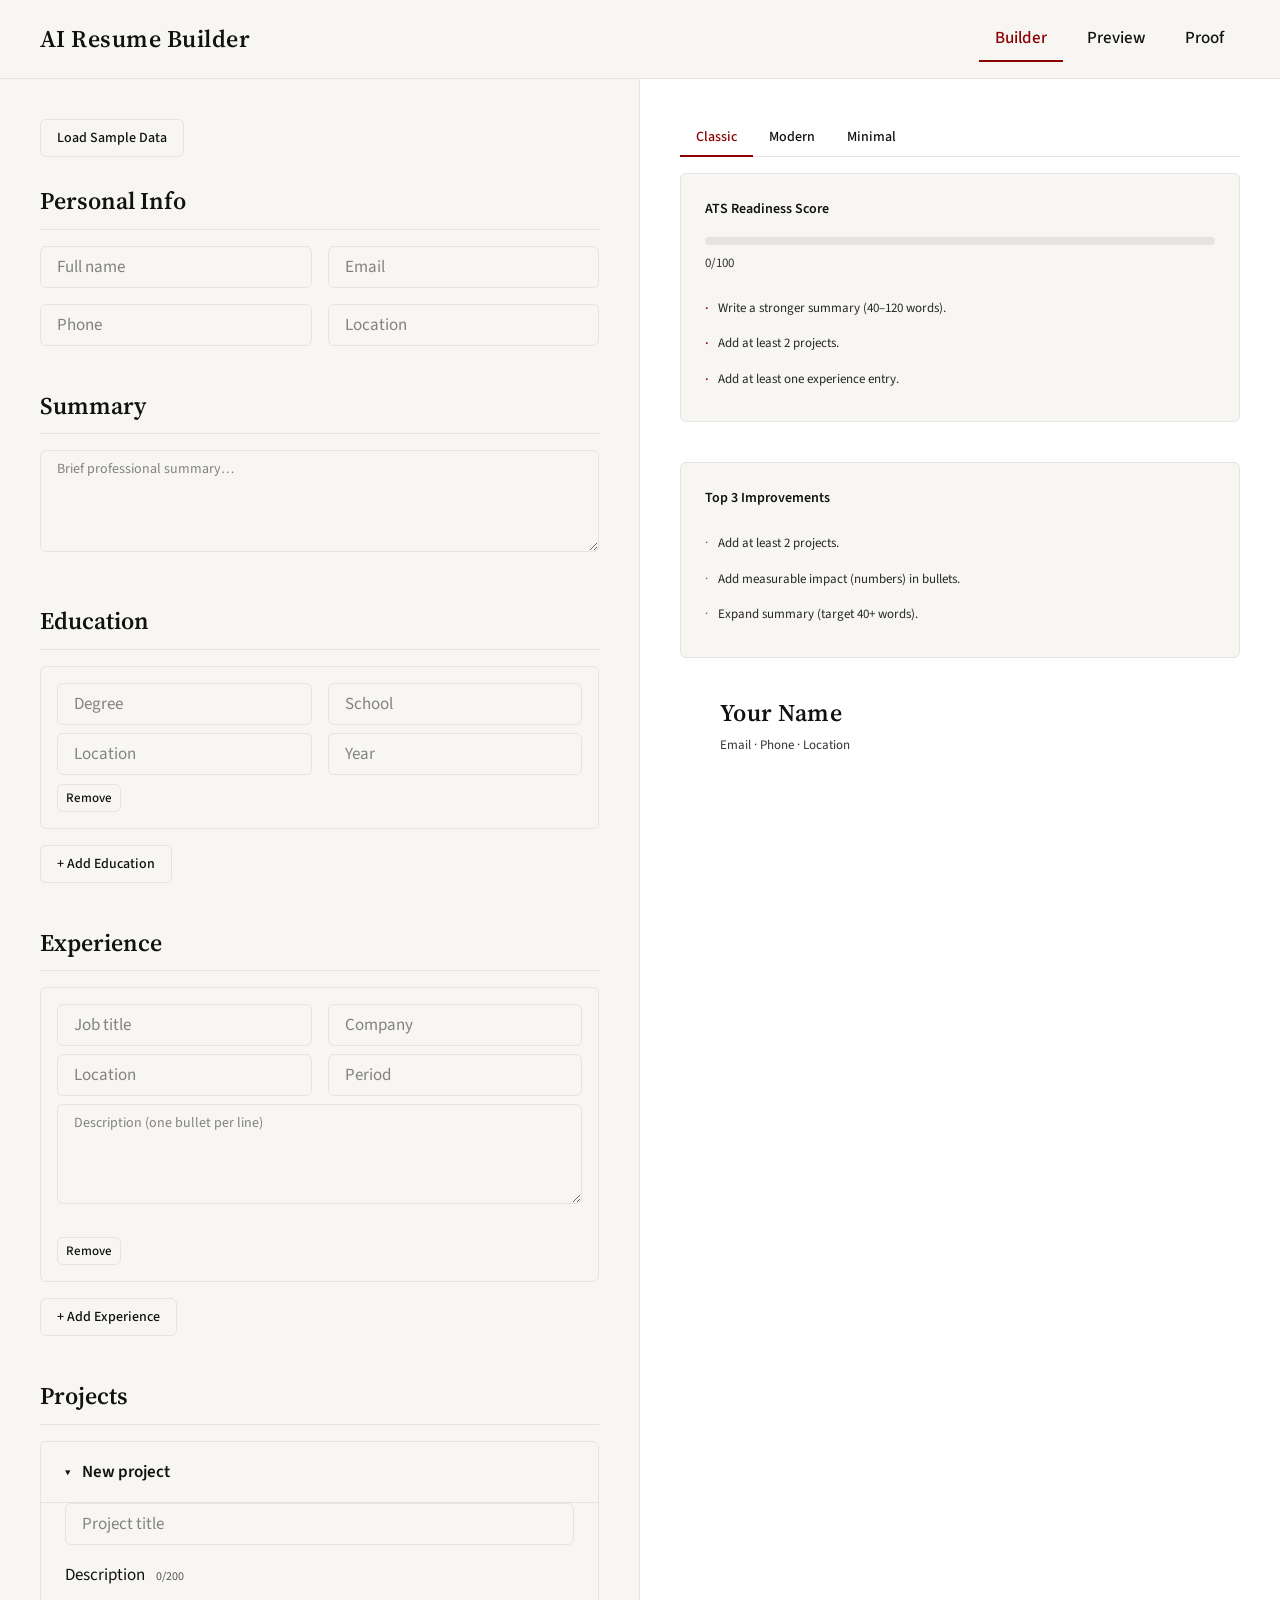
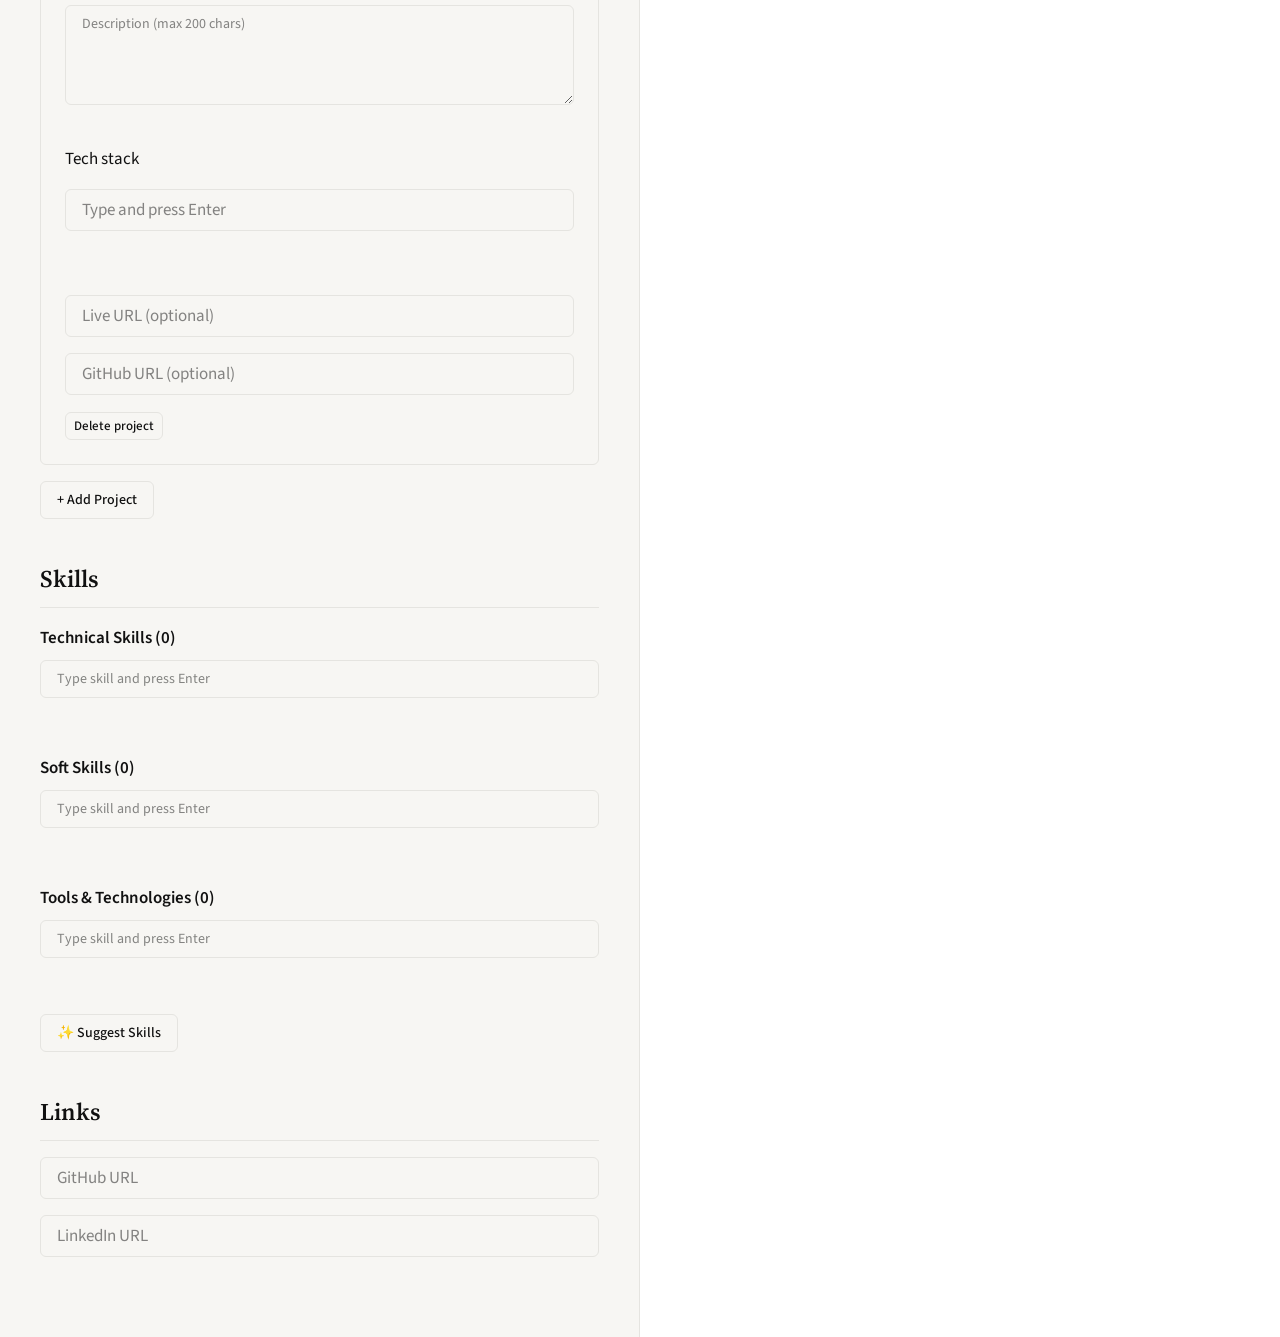
==== commit dbc64019: "Skills and Projects accordions: 3 skill groups with tag input and Suggest, project cards with tech s" ====
--- a/design-system/builder.html
+++ b/design-system/builder.html
@@ -60,7 +60,7 @@
 
       <div class="resume-form-section">
         <h2 class="resume-form-section__title">Projects</h2>
-        <ul class="resume-entries" id="projects-list"></ul>
+        <div id="projects-list"></div>
         <div class="resume-form-actions">
           <button type="button" class="kn-btn kn-btn--secondary" id="add-project">+ Add Project</button>
         </div>
@@ -68,7 +68,10 @@
 
       <div class="resume-form-section">
         <h2 class="resume-form-section__title">Skills</h2>
-        <input type="text" class="kn-input" id="skills" placeholder="Comma-separated, e.g. JavaScript, React, Node.js">
+        <div id="skills-section"></div>
+        <div class="resume-form-actions" style="margin-top: var(--kn-space-2);">
+          <button type="button" class="kn-btn kn-btn--secondary" id="suggest-skills-btn">✨ Suggest Skills</button>
+        </div>
       </div>
 
       <div class="resume-form-section">
@@ -121,7 +124,7 @@
         data.personal.phone = (document.getElementById('personal-phone') && document.getElementById('personal-phone').value) || '';
         data.personal.location = (document.getElementById('personal-location') && document.getElementById('personal-location').value) || '';
         data.summary = (document.getElementById('summary') && document.getElementById('summary').value) || '';
-        data.skills = (document.getElementById('skills') && document.getElementById('skills').value) || '';
+        data.skills = getSkillsFromForm();
         data.links.github = (document.getElementById('link-github') && document.getElementById('link-github').value) || '';
         data.links.linkedin = (document.getElementById('link-linkedin') && document.getElementById('link-linkedin').value) || '';
         data.education = getEducationFromForm();
@@ -157,13 +160,39 @@
         return items;
       }
 
+      function getSkillsFromForm() {
+        function getPills(containerId) {
+          var el = document.getElementById(containerId);
+          if (!el) return [];
+          var pills = el.querySelectorAll('.skill-pill');
+          var arr = [];
+          pills.forEach(function (p) {
+            var t = (p.getAttribute('data-skill') || p.textContent || '').replace(/\s*×\s*$/, '').trim();
+            if (t) arr.push(t);
+          });
+          return arr;
+        }
+        return {
+          technical: getPills('skills-technical-pills'),
+          softSkills: getPills('skills-soft-pills'),
+          tools: getPills('skills-tools-pills')
+        };
+      }
+
       function getProjectsFromForm() {
         var items = [];
-        document.querySelectorAll('#projects-list .resume-entry').forEach(function (el) {
+        document.querySelectorAll('#projects-list .project-accordion').forEach(function (el) {
+          var techStack = [];
+          (el.querySelectorAll('.proj-tech-pill') || []).forEach(function (p) {
+            var t = (p.getAttribute('data-tech') || p.textContent || '').replace(/\s*×\s*$/, '').trim();
+            if (t) techStack.push(t);
+          });
           items.push({
             name: (el.querySelector('.proj-name') && el.querySelector('.proj-name').value) || '',
             description: (el.querySelector('.proj-desc') && el.querySelector('.proj-desc').value) || '',
-            link: (el.querySelector('.proj-link') && el.querySelector('.proj-link').value) || ''
+            techStack: techStack,
+            liveUrl: (el.querySelector('.proj-live-url') && el.querySelector('.proj-live-url').value) || '',
+            githubUrl: (el.querySelector('.proj-github-url') && el.querySelector('.proj-github-url').value) || ''
           });
         });
         return items;
@@ -176,11 +205,11 @@
         setVal('personal-phone', p.phone);
         setVal('personal-location', p.location);
         setVal('summary', data.summary || '');
-        setVal('skills', data.skills || '');
         setVal('link-github', (data.links && data.links.github) || '');
         setVal('link-linkedin', (data.links && data.links.linkedin) || '');
         renderEducationList(data.education || []);
         renderExperienceList(data.experience || []);
+        renderSkillsSection(data.skills || { technical: [], softSkills: [], tools: [] });
         renderProjectsList(data.projects || []);
       }
 
@@ -245,29 +274,162 @@
         sync();
       }
 
+      function renderSkillsSection(skills) {
+        var section = document.getElementById('skills-section');
+        if (!section) return;
+        var sk = skills && typeof skills === 'object' ? skills : { technical: [], softSkills: [], tools: [] };
+        var categories = [
+          { id: 'technical', label: 'Technical Skills', key: 'technical', pillsId: 'skills-technical-pills', inputId: 'skills-technical-input' },
+          { id: 'soft', label: 'Soft Skills', key: 'softSkills', pillsId: 'skills-soft-pills', inputId: 'skills-soft-input' },
+          { id: 'tools', label: 'Tools & Technologies', key: 'tools', pillsId: 'skills-tools-pills', inputId: 'skills-tools-input' }
+        ];
+        section.innerHTML = categories.map(function (cat) {
+          var arr = sk[cat.key] || [];
+          var pillsHtml = arr.map(function (s) { return '<span class="skill-pill" data-skill="' + RA.escapeHtml(s) + '">' + RA.escapeHtml(s) + ' <button type="button" class="skill-pill-remove" aria-label="Remove">×</button></span>'; }).join('');
+          return '<div class="skill-group"><span class="skill-group__label">' + RA.escapeHtml(cat.label) + ' (' + arr.length + ')</span>' +
+            '<div class="skill-tag-row"><input type="text" class="kn-input skill-tag-input" id="' + cat.inputId + '" data-category="' + cat.key + '" placeholder="Type skill and press Enter" maxlength="80">' +
+            '</div><div class="skill-pills" id="' + cat.pillsId + '">' + pillsHtml + '</div></div>';
+        }).join('');
+        categories.forEach(function (cat) {
+          var input = document.getElementById(cat.inputId);
+          var pillsEl = document.getElementById(cat.pillsId);
+          if (input) {
+            input.onkeydown = function (e) {
+              if (e.key === 'Enter') {
+                e.preventDefault();
+                var val = (input.value || '').trim();
+                if (!val) return;
+                var data = getDataFromForm();
+                var arr = (data.skills && data.skills[cat.key]) ? data.skills[cat.key].slice() : [];
+                if (arr.indexOf(val) === -1) arr.push(val);
+                data.skills = data.skills || { technical: [], softSkills: [], tools: [] };
+                data.skills[cat.key] = arr;
+                RA.setResumeData(data);
+                renderSkillsSection(data.skills);
+                sync();
+                input.value = '';
+              }
+            };
+          }
+          if (pillsEl) {
+            pillsEl.querySelectorAll('.skill-pill-remove').forEach(function (btn) {
+              btn.onclick = function () {
+                var pill = btn.closest('.skill-pill');
+                var skill = pill ? (pill.getAttribute('data-skill') || pill.textContent.replace(/\s*×\s*$/, '').trim()) : '';
+                if (!skill) return;
+                var data = getDataFromForm();
+                var arr = ((data.skills && data.skills[cat.key]) ? data.skills[cat.key] : []).filter(function (s) { return s !== skill; });
+                data.skills = data.skills || { technical: [], softSkills: [], tools: [] };
+                data.skills[cat.key] = arr;
+                RA.setResumeData(data);
+                renderSkillsSection(data.skills);
+                sync();
+              };
+            });
+          }
+        });
+      }
+
       function renderProjectsList(items) {
         var list = document.getElementById('projects-list');
         if (!list) return;
         list.innerHTML = '';
-        (items.length ? items : [{ name: '', description: '', link: '' }]).forEach(function (e) {
-          var li = document.createElement('li');
-          li.className = 'resume-entry';
-          li.innerHTML = '<div class="resume-entry__row resume-entry__row--full"><input type="text" class="kn-input proj-name" placeholder="Project name"></div>' +
-            '<div class="resume-entry__row resume-entry__row--full"><textarea class="kn-input proj-desc" placeholder="Description (one bullet per line)" rows="2"></textarea><div class="bullet-guidance" aria-live="polite"></div></div>' +
-            '<div class="resume-entry__row resume-entry__row--full"><input type="url" class="kn-input proj-link" placeholder="Link (optional)"></div>' +
-            '<div class="resume-entry__actions"><button type="button" class="kn-btn kn-btn--secondary remove-proj">Remove</button></div>';
-          li.querySelector('.proj-name').value = e.name || '';
-          li.querySelector('.proj-desc').value = e.description || '';
-          li.querySelector('.proj-link').value = e.link || '';
-          list.appendChild(li);
-        });
-        bindListEvents('projects-list', '.remove-proj', renderProjectsList, getProjectsFromForm, addProjectRow);
+        (items.length ? items : [{ name: '', description: '', techStack: [], liveUrl: '', githubUrl: '' }]).forEach(function (e, idx) {
+          var techPills = (e.techStack || []).map(function (t) { return '<span class="skill-pill proj-tech-pill" data-tech="' + RA.escapeHtml(t) + '">' + RA.escapeHtml(t) + ' <button type="button" class="skill-pill-remove" aria-label="Remove">×</button></span>'; }).join('');
+          var title = (e.name || '').trim() || 'New project';
+          var div = document.createElement('div');
+          div.className = 'project-accordion';
+          div.innerHTML = '<details class="project-accordion__details" open="' + (idx === 0 ? 'open' : '') + '">' +
+            '<summary class="project-accordion__header">' + RA.escapeHtml(title) + '</summary>' +
+            '<div class="project-accordion__body">' +
+            '<div class="resume-entry__row resume-entry__row--full"><input type="text" class="kn-input proj-name" placeholder="Project title" value="' + RA.escapeHtml(e.name || '') + '"></div>' +
+            '<div class="resume-entry__row resume-entry__row--full"><label class="form-label">Description <span class="desc-char-count">0/200</span></label><textarea class="kn-input proj-desc" placeholder="Description (max 200 chars)" rows="2" maxlength="200"></textarea><div class="bullet-guidance" aria-live="polite"></div></div>' +
+            '<div class="resume-entry__row resume-entry__row--full"><label class="form-label">Tech stack</label><input type="text" class="kn-input proj-tech-input" placeholder="Type and press Enter" maxlength="60"><div class="skill-pills proj-tech-pills" id="proj-tech-pills-' + idx + '">' + techPills + '</div></div>' +
+            '<div class="resume-entry__row resume-entry__row--full"><input type="url" class="kn-input proj-live-url" placeholder="Live URL (optional)" value="' + RA.escapeHtml(e.liveUrl || '') + '"></div>' +
+            '<div class="resume-entry__row resume-entry__row--full"><input type="url" class="kn-input proj-github-url" placeholder="GitHub URL (optional)" value="' + RA.escapeHtml(e.githubUrl || '') + '"></div>' +
+            '<div class="resume-entry__actions"><button type="button" class="kn-btn kn-btn--secondary remove-proj">Delete project</button></div>' +
+            '</div></details>';
+          var nameInput = div.querySelector('.proj-name');
+          var descInput = div.querySelector('.proj-desc');
+          if (nameInput) nameInput.value = e.name || '';
+          if (descInput) {
+            descInput.value = (e.description || '').slice(0, 200);
+            var updateCount = function () { var c = descInput.closest('.project-accordion').querySelector('.desc-char-count'); if (c) c.textContent = descInput.value.length + '/200'; };
+            updateCount();
+            descInput.oninput = function () { updateCount(); sync(); };
+          }
+          if (nameInput) {
+            nameInput.oninput = function () {
+              sync();
+              var sum = div.querySelector('summary');
+              if (sum) sum.textContent = (nameInput.value || '').trim() || 'New project';
+            };
+          }
+          div.querySelectorAll('.skill-pill-remove').forEach(function (btn) {
+            btn.onclick = function () {
+              var pill = btn.closest('.proj-tech-pill');
+              if (!pill) return;
+              var tech = pill.getAttribute('data-tech') || pill.textContent.replace(/\s*×\s*$/, '').trim();
+              var items = getProjectsFromForm();
+              var proj = items[idx] || {};
+              proj.techStack = (proj.techStack || []).filter(function (t) { return t !== tech; });
+              items[idx] = proj;
+              var data = getDataFromForm();
+              data.projects = items;
+              RA.setResumeData(data);
+              renderProjectsList(data.projects);
+              sync();
+            };
+          });
+          var techInput = div.querySelector('.proj-tech-input');
+          if (techInput) {
+            techInput.onkeydown = function (ev) {
+              if (ev.key === 'Enter') {
+                ev.preventDefault();
+                var val = (techInput.value || '').trim();
+                if (!val) return;
+                var items = getProjectsFromForm();
+                var proj = items[idx] || { name: '', description: '', techStack: [], liveUrl: '', githubUrl: '' };
+                proj.techStack = proj.techStack || [];
+                if (proj.techStack.indexOf(val) === -1) proj.techStack.push(val);
+                items[idx] = proj;
+                var data = getDataFromForm();
+                data.projects = items;
+                RA.setResumeData(data);
+                renderProjectsList(data.projects);
+                sync();
+                techInput.value = '';
+              }
+            };
+          }
+          div.querySelector('.remove-proj').onclick = function () {
+            var items = getProjectsFromForm();
+            if (items.length <= 1) return;
+            items.splice(idx, 1);
+            var data = getDataFromForm();
+            data.projects = items;
+            RA.setResumeData(data);
+            renderProjectsList(data.projects);
+            sync();
+          };
+          list.appendChild(div);
+        });
+        list.querySelectorAll('.proj-name, .proj-desc, .proj-live-url, .proj-github-url').forEach(function (el) {
+          el.oninput = sync;
+        });
+        list.querySelectorAll('summary').forEach(function (s) {
+          s.onclick = function () { setTimeout(function () { sync(); }, 0); };
+        });
+        updateBulletGuidance();
       }
 
       function addProjectRow() {
         var items = getProjectsFromForm();
-        items.push({ name: '', description: '', link: '' });
-        renderProjectsList(items);
+        items.push({ name: '', description: '', techStack: [], liveUrl: '', githubUrl: '' });
+        var data = getDataFromForm();
+        data.projects = items;
+        RA.setResumeData(data);
+        renderProjectsList(data.projects);
         sync();
       }
 
@@ -363,6 +525,30 @@
       document.getElementById('add-experience').onclick = addExperienceRow;
       document.getElementById('add-project').onclick = addProjectRow;
 
+      document.getElementById('suggest-skills-btn').onclick = function () {
+        var btn = document.getElementById('suggest-skills-btn');
+        btn.disabled = true;
+        btn.textContent = 'Loading...';
+        setTimeout(function () {
+          var suggested = RA.getSuggestedSkills();
+          var data = getDataFromForm();
+          data.skills = data.skills || { technical: [], softSkills: [], tools: [] };
+          ['technical', 'softSkills', 'tools'].forEach(function (key) {
+            var current = data.skills[key] || [];
+            var add = suggested[key] || [];
+            add.forEach(function (s) {
+              if (current.indexOf(s) === -1) current.push(s);
+            });
+            data.skills[key] = current;
+          });
+          RA.setResumeData(data);
+          renderSkillsSection(data.skills);
+          sync();
+          btn.disabled = false;
+          btn.textContent = '✨ Suggest Skills';
+        }, 1000);
+      };
+
       ['personal-name', 'personal-email', 'personal-phone', 'personal-location', 'summary', 'skills', 'link-github', 'link-linkedin'].forEach(function (id) {
         var el = document.getElementById(id);
         if (el) el.oninput = sync;
--- a/design-system/resume-app.css
+++ b/design-system/resume-app.css
@@ -303,6 +303,169 @@
   color: var(--kn-text);
   opacity: 0.4;
   font-style: italic;
+}
+
+.resume-live-preview__card {
+  margin-bottom: var(--kn-space-2);
+  padding: var(--kn-space-2);
+  border: var(--kn-border-width) solid var(--kn-border);
+  border-radius: var(--kn-radius);
+  background: var(--kn-background);
+}
+
+.resume-live-preview__pills {
+  display: flex;
+  flex-wrap: wrap;
+  gap: var(--kn-space-1);
+  margin-top: var(--kn-space-1);
+}
+
+.resume-live-preview__pill {
+  display: inline-block;
+  padding: 2px var(--kn-space-1);
+  font-size: 0.75rem;
+  font-weight: 500;
+  border-radius: var(--kn-radius);
+  border: var(--kn-border-width) solid var(--kn-border);
+  background: var(--kn-background);
+  color: var(--kn-text);
+}
+
+.resume-live-preview__skill-group {
+  margin-bottom: var(--kn-space-2);
+}
+
+.resume-live-preview__skill-group-label {
+  display: block;
+  font-size: 0.75rem;
+  font-weight: 600;
+  color: var(--kn-text);
+  margin-bottom: var(--kn-space-1);
+}
+
+.resume-live-preview__links {
+  margin-top: var(--kn-space-1);
+  display: flex;
+  gap: var(--kn-space-1);
+}
+
+.resume-live-preview__link-icon {
+  font-size: 0.875rem;
+  color: var(--kn-text);
+  opacity: 0.8;
+  text-decoration: none;
+}
+
+/* ─── Skills form: groups, tag input, pills ─── */
+.skill-group {
+  margin-bottom: var(--kn-space-3);
+}
+
+.skill-group__label {
+  display: block;
+  font-size: var(--kn-body-size);
+  font-weight: 600;
+  color: var(--kn-text);
+  margin-bottom: var(--kn-space-1);
+}
+
+.skill-tag-row {
+  margin-bottom: var(--kn-space-1);
+}
+
+.skill-tag-input {
+  font-size: 0.875rem;
+}
+
+.skill-pills {
+  display: flex;
+  flex-wrap: wrap;
+  gap: var(--kn-space-1);
+  min-height: 24px;
+}
+
+.skill-pill {
+  display: inline-flex;
+  align-items: center;
+  gap: 2px;
+  padding: 2px var(--kn-space-1);
+  font-size: 0.8125rem;
+  font-weight: 500;
+  border-radius: var(--kn-radius);
+  border: var(--kn-border-width) solid var(--kn-border);
+  background: var(--kn-background);
+  color: var(--kn-text);
+}
+
+.skill-pill-remove {
+  padding: 0 2px;
+  font-size: 1rem;
+  line-height: 1;
+  background: none;
+  border: none;
+  color: var(--kn-text);
+  cursor: pointer;
+  opacity: 0.7;
+}
+
+.skill-pill-remove:hover {
+  opacity: 1;
+  color: var(--kn-accent);
+}
+
+/* ─── Project accordion ─── */
+.project-accordion {
+  margin-bottom: var(--kn-space-2);
+  border: var(--kn-border-width) solid var(--kn-border);
+  border-radius: var(--kn-radius);
+  background: var(--kn-background);
+}
+
+.project-accordion__details {
+  padding: 0;
+}
+
+.project-accordion__header {
+  padding: var(--kn-space-2) var(--kn-space-3);
+  font-weight: 600;
+  font-size: var(--kn-body-size);
+  color: var(--kn-text);
+  cursor: pointer;
+  list-style: none;
+}
+
+.project-accordion__header::-webkit-details-marker {
+  display: none;
+}
+
+.project-accordion__header::before {
+  content: "▸ ";
+  display: inline-block;
+  width: 1em;
+}
+
+.project-accordion__details[open] .project-accordion__header::before {
+  content: "▾ ";
+}
+
+.project-accordion__body {
+  padding: 0 var(--kn-space-3) var(--kn-space-3);
+  border-top: var(--kn-border-width) solid var(--kn-border);
+}
+
+.project-accordion__body .resume-entry__row {
+  margin-bottom: var(--kn-space-2);
+}
+
+.project-accordion__body .skill-pills {
+  margin-top: var(--kn-space-1);
+}
+
+.desc-char-count {
+  font-size: 0.75rem;
+  color: var(--kn-text);
+  opacity: 0.7;
+  margin-left: var(--kn-space-1);
 }
 
 /* ─── Preview page (full resume, B&W) ─── */
@@ -378,6 +541,60 @@
   color: #333;
 }
 
+.resume-preview-page__card {
+  margin-bottom: var(--kn-space-2);
+  padding: var(--kn-space-2);
+  border: 1px solid #ddd;
+  border-radius: var(--kn-radius);
+  background: #fafafa;
+}
+
+.resume-preview-page__pills {
+  display: flex;
+  flex-wrap: wrap;
+  gap: 6px;
+  margin-top: 6px;
+}
+
+.resume-preview-page__pill {
+  display: inline-block;
+  padding: 2px 8px;
+  font-size: 9pt;
+  font-weight: 500;
+  border-radius: var(--kn-radius);
+  border: 1px solid #111;
+  background: #fff;
+  color: #111;
+}
+
+.resume-preview-page__skill-group {
+  margin-bottom: var(--kn-space-2);
+}
+
+.resume-preview-page__skill-group-label {
+  display: block;
+  font-size: 9pt;
+  font-weight: 600;
+  color: #111;
+  margin-bottom: 4px;
+}
+
+.resume-preview-page__links {
+  margin-top: 6px;
+  display: flex;
+  gap: 8px;
+}
+
+.resume-preview-page__link-icon {
+  font-size: 10pt;
+  color: #111;
+  text-decoration: none;
+}
+
+.resume-preview-page__link-icon:hover {
+  text-decoration: underline;
+}
+
 .resume-preview-page__empty {
   text-align: center;
   padding: var(--kn-space-5);
@@ -392,6 +609,47 @@
 
 .resume-preview-page__empty a:hover {
   text-decoration: underline;
+}
+
+/* ─── Preview export actions (screen only) ─── */
+.preview-export-actions {
+  display: flex;
+  flex-wrap: wrap;
+  align-items: center;
+  gap: var(--kn-space-2);
+  margin-bottom: var(--kn-space-3);
+}
+
+.preview-export-actions .kn-btn {
+  font-size: 0.875rem;
+}
+
+.preview-export-warning {
+  width: 100%;
+  margin: var(--kn-space-1) 0 0;
+  font-size: 0.875rem;
+  color: var(--kn-text);
+  opacity: 0.85;
+}
+
+/* ─── Layout precision: no overlap, consistent spacing, no overflow ─── */
+.resume-preview-page__inner {
+  overflow-wrap: break-word;
+  word-wrap: break-word;
+}
+
+.resume-preview-page__section {
+  break-inside: avoid;
+}
+
+.resume-preview-page__item {
+  break-inside: avoid;
+}
+
+.resume-preview-page__item-desc {
+  overflow-wrap: break-word;
+  word-wrap: break-word;
+  max-width: 100%;
 }
 
 /* ─── Proof placeholder ─── */
@@ -625,3 +883,62 @@
 .resume-builder__toolbar .kn-btn--secondary {
   font-size: 0.875rem;
 }
+
+/* ─── Print: hide UI, resume only, B&W, clean margins ─── */
+@media print {
+  .no-print {
+    display: none !important;
+  }
+
+  body.resume-app,
+  .resume-preview-page,
+  .preview-print-area,
+  .preview-print-area .resume-preview-page__inner {
+    background: #fff !important;
+    color: #111 !important;
+    padding: 0 !important;
+    margin: 0 !important;
+    border: none !important;
+    box-shadow: none !important;
+  }
+
+  .resume-preview-page {
+    padding: 0 !important;
+  }
+
+  .preview-print-area {
+    max-width: none !important;
+    margin: 0 !important;
+    padding: 0.5in 0.75in !important;
+  }
+
+  .preview-print-area .resume-preview-page__name,
+  .preview-print-area .resume-preview-page__section-title,
+  .preview-print-area .resume-preview-page__item-title {
+    color: #111 !important;
+  }
+
+  .preview-print-area .resume-preview-page__contact,
+  .preview-print-area .resume-preview-page__item-meta,
+  .preview-print-area .resume-preview-page__item-desc {
+    color: #333 !important;
+  }
+
+  .preview-print-area .resume-preview-page__section {
+    margin-bottom: 1rem !important;
+    page-break-inside: avoid;
+  }
+
+  .preview-print-area .resume-preview-page__item {
+    page-break-inside: avoid;
+    margin-bottom: 0.75rem !important;
+  }
+
+  .preview-print-area .resume-preview-page__section-title {
+    border-bottom-color: #111 !important;
+  }
+
+  a {
+    color: #111 !important;
+  }
+}
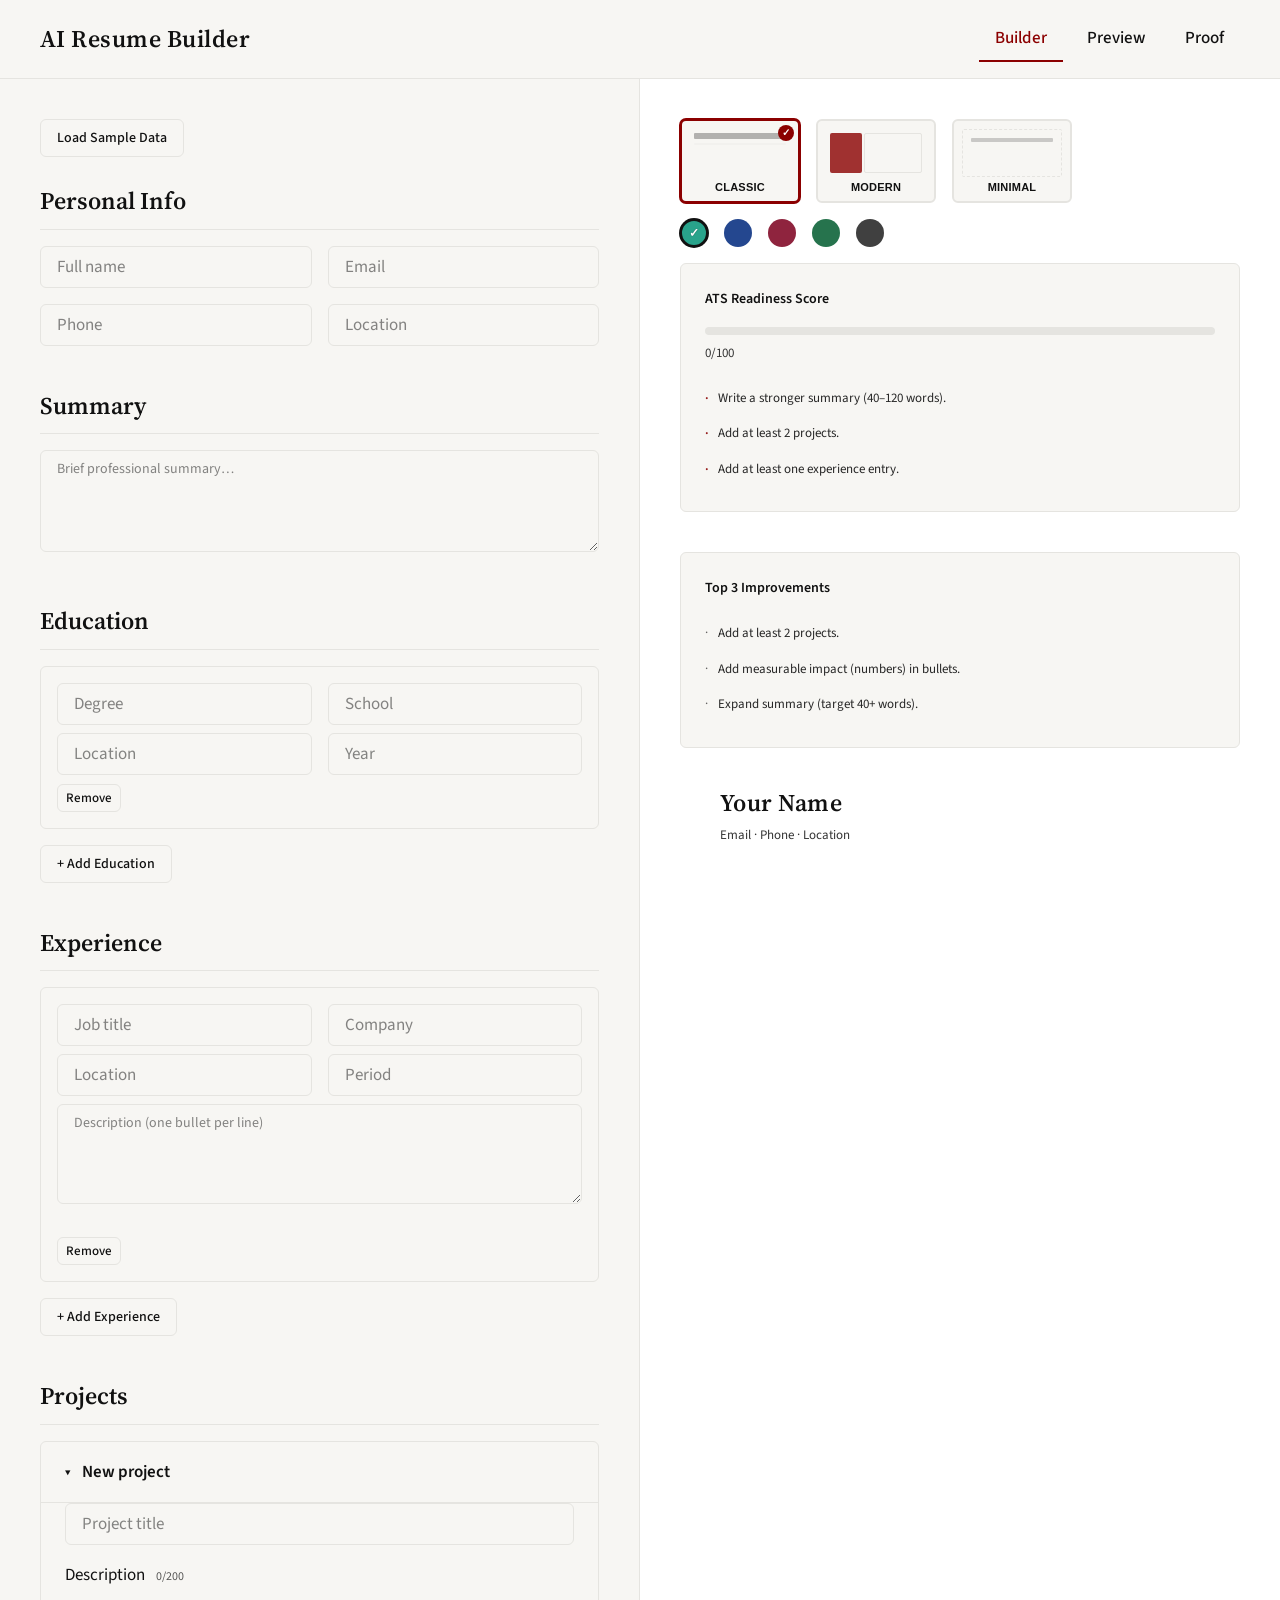
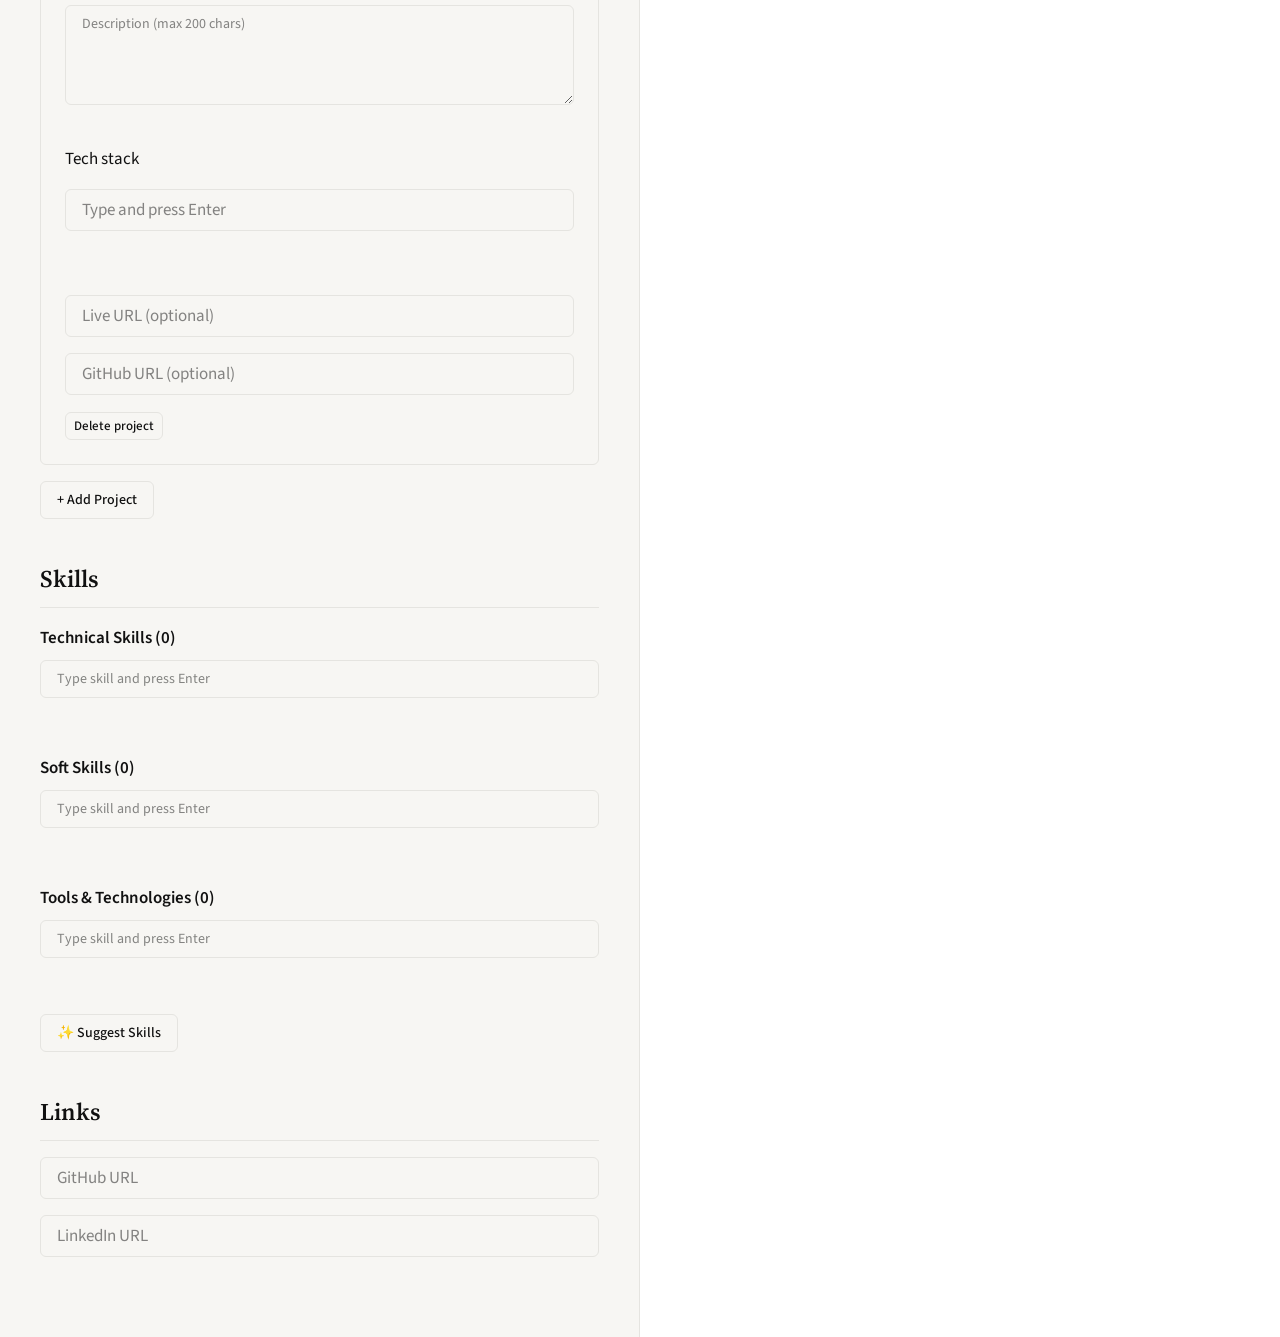
==== commit 7ada41ae: "Template picker, color theme, and PDF toast: 3 layout thumbnails (Classic/Modern/Minimal), 5 accent " ====
--- a/design-system/builder.html
+++ b/design-system/builder.html
@@ -86,10 +86,29 @@
     </div>
 
     <aside class="resume-builder__preview">
-      <div class="template-tabs" role="tablist" aria-label="Resume template">
-        <button type="button" class="template-tabs__btn" role="tab" data-template="classic" aria-selected="true">Classic</button>
-        <button type="button" class="template-tabs__btn" role="tab" data-template="modern" aria-selected="false">Modern</button>
-        <button type="button" class="template-tabs__btn" role="tab" data-template="minimal" aria-selected="false">Minimal</button>
+      <div class="template-picker" role="tablist" aria-label="Resume template">
+        <button type="button" class="template-picker__thumb template-picker__thumb--classic" role="tab" data-template="classic" aria-selected="true" title="Classic">
+          <span class="template-picker__sketch"></span>
+          <span class="template-picker__label">Classic</span>
+          <span class="template-picker__check" aria-hidden="true">✓</span>
+        </button>
+        <button type="button" class="template-picker__thumb template-picker__thumb--modern" role="tab" data-template="modern" aria-selected="false" title="Modern">
+          <span class="template-picker__sketch"></span>
+          <span class="template-picker__label">Modern</span>
+          <span class="template-picker__check" aria-hidden="true">✓</span>
+        </button>
+        <button type="button" class="template-picker__thumb template-picker__thumb--minimal" role="tab" data-template="minimal" aria-selected="false" title="Minimal">
+          <span class="template-picker__sketch"></span>
+          <span class="template-picker__label">Minimal</span>
+          <span class="template-picker__check" aria-hidden="true">✓</span>
+        </button>
+      </div>
+      <div class="color-theme-picker" aria-label="Accent color">
+        <button type="button" class="color-theme-picker__swatch" data-color="teal" title="Teal" style="background: hsl(168, 60%, 40%);"><span class="color-theme-picker__check" aria-hidden="true">✓</span></button>
+        <button type="button" class="color-theme-picker__swatch" data-color="navy" title="Navy" style="background: hsl(220, 60%, 35%);"><span class="color-theme-picker__check" aria-hidden="true">✓</span></button>
+        <button type="button" class="color-theme-picker__swatch" data-color="burgundy" title="Burgundy" style="background: hsl(345, 60%, 35%);"><span class="color-theme-picker__check" aria-hidden="true">✓</span></button>
+        <button type="button" class="color-theme-picker__swatch" data-color="forest" title="Forest" style="background: hsl(150, 50%, 30%);"><span class="color-theme-picker__check" aria-hidden="true">✓</span></button>
+        <button type="button" class="color-theme-picker__swatch" data-color="charcoal" title="Charcoal" style="background: hsl(0, 0%, 25%);"><span class="color-theme-picker__check" aria-hidden="true">✓</span></button>
       </div>
       <div class="ats-block" id="ats-block">
         <p class="ats-score__label">ATS Readiness Score</p>
@@ -505,10 +524,19 @@
       function applyTemplate(key) {
         var wrap = document.getElementById('live-preview-wrap');
         if (wrap) wrap.setAttribute('data-template', key);
-        document.querySelectorAll('.template-tabs__btn').forEach(function (btn) {
+        document.querySelectorAll('.template-picker__thumb').forEach(function (btn) {
           var isSelected = btn.getAttribute('data-template') === key;
-          btn.classList.toggle('template-tabs__btn--active', isSelected);
+          btn.classList.toggle('template-picker__thumb--active', isSelected);
           btn.setAttribute('aria-selected', isSelected ? 'true' : 'false');
+        });
+        RA.renderLivePreview(RA.getResumeData(), previewEl);
+      }
+
+      function applyTheme(colorKey) {
+        var wrap = document.getElementById('live-preview-wrap');
+        if (wrap) wrap.style.setProperty('--resume-accent', RA.getThemeColorHsl(colorKey));
+        document.querySelectorAll('.color-theme-picker__swatch').forEach(function (btn) {
+          btn.classList.toggle('color-theme-picker__swatch--active', btn.getAttribute('data-color') === colorKey);
         });
       }
 
@@ -564,7 +592,7 @@
         updateBulletGuidance();
       };
 
-      document.querySelectorAll('.template-tabs__btn').forEach(function (btn) {
+      document.querySelectorAll('.template-picker__thumb').forEach(function (btn) {
         btn.onclick = function () {
           var key = btn.getAttribute('data-template');
           if (!key) return;
@@ -573,10 +601,19 @@
         };
       });
 
+      document.querySelectorAll('.color-theme-picker__swatch').forEach(function (btn) {
+        btn.onclick = function () {
+          var colorKey = btn.getAttribute('data-color');
+          if (!colorKey) return;
+          RA.setThemeColor(colorKey);
+          applyTheme(colorKey);
+        };
+      });
+
       var initialData = RA.getResumeData();
       setFormFromData(initialData);
-      RA.renderLivePreview(initialData, previewEl);
       applyTemplate(RA.getTemplate());
+      applyTheme(RA.getThemeColor());
       updateATS(initialData);
       updateImprovements(initialData);
       updateBulletGuidance();
--- a/design-system/resume-app.css
+++ b/design-system/resume-app.css
@@ -235,12 +235,51 @@
 }
 
 /* ─── Live preview panel (builder right) ─── */
+#live-preview-wrap {
+  --resume-accent: hsl(168, 60%, 40%);
+}
+
 .resume-live-preview {
   font-family: var(--kn-font-sans);
   font-size: 0.875rem;
   color: var(--kn-text);
   max-width: 480px;
   margin: 0 auto;
+}
+
+.resume-live-preview--modern {
+  max-width: none;
+  display: grid;
+  grid-template-columns: 36% 1fr;
+  gap: 0;
+  min-height: 200px;
+}
+
+.resume-live-preview__sidebar {
+  background: var(--resume-accent);
+  color: #fff;
+  padding: var(--kn-space-3);
+}
+
+.resume-live-preview__sidebar .resume-live-preview__section-title {
+  border-bottom-color: rgba(255,255,255,0.4);
+  color: #fff;
+}
+
+.resume-live-preview__sidebar .resume-live-preview__name,
+.resume-live-preview__sidebar .resume-live-preview__contact,
+.resume-live-preview__sidebar .resume-live-preview__section-body {
+  color: rgba(255,255,255,0.95);
+}
+
+.resume-live-preview__sidebar .resume-live-preview__skill-group-label,
+.resume-live-preview__sidebar .resume-live-preview__pill {
+  color: #fff;
+  border-color: rgba(255,255,255,0.5);
+}
+
+.resume-live-preview__main {
+  padding: var(--kn-space-3);
 }
 
 .resume-live-preview__name {
@@ -268,7 +307,7 @@
   font-weight: 600;
   margin: 0 0 var(--kn-space-1);
   padding-bottom: 2px;
-  border-bottom: 1px solid var(--kn-border);
+  border-bottom: 1px solid var(--resume-accent, var(--kn-border));
   color: var(--kn-text);
 }
 
@@ -475,6 +514,10 @@
   background: #fff;
 }
 
+#preview-content {
+  --resume-accent: hsl(168, 60%, 40%);
+}
+
 .resume-preview-page__inner {
   max-width: 720px;
   margin: 0 auto;
@@ -484,6 +527,40 @@
   line-height: 1.5;
 }
 
+.resume-preview-page__inner--modern {
+  max-width: none;
+  display: grid;
+  grid-template-columns: 36% 1fr;
+  gap: 0;
+}
+
+.resume-preview-page__sidebar {
+  background: var(--resume-accent);
+  color: #fff;
+  padding: var(--kn-space-4);
+}
+
+.resume-preview-page__sidebar .resume-preview-page__section-title {
+  border-bottom-color: rgba(255,255,255,0.4);
+  color: #fff;
+}
+
+.resume-preview-page__sidebar .resume-preview-page__name,
+.resume-preview-page__sidebar .resume-preview-page__contact,
+.resume-preview-page__sidebar .resume-preview-page__section-body {
+  color: rgba(255,255,255,0.95);
+}
+
+.resume-preview-page__sidebar .resume-preview-page__skill-group-label,
+.resume-preview-page__sidebar .resume-preview-page__pill {
+  color: #fff;
+  border-color: rgba(255,255,255,0.5);
+}
+
+.resume-preview-page__main {
+  padding: var(--kn-space-4);
+}
+
 .resume-preview-page__name {
   font-family: var(--kn-font-serif);
   font-size: 1.75rem;
@@ -509,7 +586,7 @@
   font-weight: 600;
   margin: 0 0 var(--kn-space-2);
   padding-bottom: 2px;
-  border-bottom: 1px solid #111;
+  border-bottom: 1px solid var(--resume-accent, #111);
   color: #111;
   text-transform: uppercase;
   letter-spacing: 0.04em;
@@ -632,6 +709,31 @@
   opacity: 0.85;
 }
 
+.template-picker--preview,
+.color-theme-picker--preview {
+  margin-bottom: var(--kn-space-2);
+}
+
+.toast {
+  position: fixed;
+  bottom: var(--kn-space-4);
+  left: 50%;
+  transform: translateX(-50%);
+  padding: var(--kn-space-2) var(--kn-space-4);
+  background: var(--kn-text);
+  color: #fff;
+  font-size: 0.875rem;
+  font-weight: 500;
+  border-radius: var(--kn-radius);
+  box-shadow: 0 4px 12px rgba(0,0,0,0.2);
+  z-index: 1000;
+  transition: opacity 0.2s;
+}
+
+.toast[hidden] {
+  display: none;
+}
+
 /* ─── Layout precision: no overlap, consistent spacing, no overflow ─── */
 .resume-preview-page__inner {
   overflow-wrap: break-word;
@@ -679,39 +781,180 @@
   margin: 0;
 }
 
-/* ─── Template tabs ─── */
-.template-tabs {
-  display: flex;
-  gap: 0;
-  margin-bottom: var(--kn-space-2);
-  border-bottom: var(--kn-border-width) solid var(--kn-border);
-}
-
-.template-tabs__btn {
-  padding: var(--kn-space-1) var(--kn-space-2);
-  font-family: var(--kn-font-sans);
-  font-size: 0.875rem;
-  font-weight: 500;
-  color: var(--kn-text);
+/* ─── Template picker (thumbnails) ─── */
+.template-picker {
+  display: flex;
+  gap: var(--kn-space-2);
+  margin-bottom: var(--kn-space-2);
+}
+
+.template-picker__thumb {
+  width: 120px;
+  flex-shrink: 0;
+  padding: var(--kn-space-1);
+  background: var(--kn-background);
+  border: 2px solid var(--kn-border);
+  border-radius: var(--kn-radius);
+  cursor: pointer;
+  transition: border-color var(--kn-transition), box-shadow var(--kn-transition);
+  position: relative;
+  display: flex;
+  flex-direction: column;
+  align-items: center;
+  gap: 4px;
+}
+
+.template-picker__thumb:hover {
+  border-color: var(--kn-accent);
+}
+
+.template-picker__thumb--active {
+  border-color: var(--kn-accent, #2563eb);
+  box-shadow: 0 0 0 1px var(--kn-accent, #2563eb);
+}
+
+.template-picker__thumb--active .template-picker__check {
+  opacity: 1;
+}
+
+.template-picker__check {
+  position: absolute;
+  top: 4px;
+  right: 4px;
+  width: 16px;
+  height: 16px;
+  border-radius: 50%;
+  background: var(--kn-accent, #2563eb);
+  color: #fff;
+  font-size: 10px;
+  font-weight: bold;
+  display: flex;
+  align-items: center;
+  justify-content: center;
+  opacity: 0;
+  line-height: 1;
+}
+
+.template-picker__sketch {
+  width: 100%;
+  height: 48px;
+  border-radius: 2px;
+  background: var(--kn-surface);
+}
+
+.template-picker__thumb--classic .template-picker__sketch {
+  display: flex;
+  flex-direction: column;
+  gap: 2px;
+  padding: 4px;
+}
+
+.template-picker__thumb--classic .template-picker__sketch::before,
+.template-picker__thumb--classic .template-picker__sketch::after {
+  content: "";
+  display: block;
+  height: 6px;
+  background: var(--kn-text);
+  opacity: 0.3;
+  border-radius: 1px;
+}
+
+.template-picker__thumb--classic .template-picker__sketch::after {
+  height: 2px;
+  background: var(--kn-border);
+  margin-top: 2px;
+}
+
+.template-picker__thumb--modern .template-picker__sketch {
+  display: grid;
+  grid-template-columns: 35% 1fr;
+  gap: 2px;
+  padding: 4px;
+}
+
+.template-picker__thumb--modern .template-picker__sketch::before {
+  content: "";
+  background: var(--kn-accent, #0d9488);
+  opacity: 0.8;
+  border-radius: 2px;
+  grid-column: 1;
+}
+
+.template-picker__thumb--modern .template-picker__sketch::after {
+  content: "";
+  grid-column: 2;
+  background: var(--kn-surface);
+  border: 1px solid var(--kn-border);
+  border-radius: 2px;
+}
+
+.template-picker__thumb--minimal .template-picker__sketch {
+  padding: 8px;
   background: transparent;
-  border: none;
-  border-bottom: 2px solid transparent;
+  border: 1px dashed var(--kn-border);
+}
+
+.template-picker__thumb--minimal .template-picker__sketch::before {
+  content: "";
+  display: block;
+  height: 4px;
+  background: var(--kn-text);
+  opacity: 0.2;
+  border-radius: 1px;
+  margin-bottom: 6px;
+}
+
+.template-picker__label {
+  font-size: 0.6875rem;
+  font-weight: 600;
+  color: var(--kn-text);
+  text-transform: uppercase;
+  letter-spacing: 0.02em;
+}
+
+/* ─── Color theme picker ─── */
+.color-theme-picker {
+  display: flex;
+  gap: var(--kn-space-2);
+  margin-bottom: var(--kn-space-2);
+  align-items: center;
+}
+
+.color-theme-picker__swatch {
+  width: 28px;
+  height: 28px;
+  border-radius: 50%;
+  border: 2px solid transparent;
   cursor: pointer;
-  transition: border-color var(--kn-transition), color var(--kn-transition);
-  margin-bottom: -1px;
-}
-
-.template-tabs__btn:hover {
-  color: var(--kn-accent);
-}
-
-.template-tabs__btn--active {
-  color: var(--kn-accent);
-  border-bottom-color: var(--kn-accent);
-}
-
-.template-tabs--preview {
-  margin-bottom: var(--kn-space-3);
+  padding: 0;
+  transition: transform var(--kn-transition), box-shadow var(--kn-transition);
+  position: relative;
+}
+
+.color-theme-picker__swatch:hover {
+  transform: scale(1.1);
+}
+
+.color-theme-picker__swatch--active {
+  border-color: var(--kn-text);
+  box-shadow: 0 0 0 1px var(--kn-text);
+}
+
+.color-theme-picker__swatch .color-theme-picker__check {
+  position: absolute;
+  inset: 0;
+  display: flex;
+  align-items: center;
+  justify-content: center;
+  color: #fff;
+  font-size: 12px;
+  font-weight: bold;
+  text-shadow: 0 0 1px rgba(0,0,0,0.5);
+  opacity: 0;
+}
+
+.color-theme-picker__swatch--active .color-theme-picker__check {
+  opacity: 1;
 }
 
 /* ─── Template variants (layout only; B&W) ─── */
@@ -746,6 +989,7 @@
 #preview-content[data-template="minimal"] .resume-preview-page__section-title {
   font-size: 0.875rem;
   margin-bottom: var(--kn-space-1);
+  border-bottom: none;
 }
 
 #live-preview-wrap[data-template="minimal"] .resume-live-preview__name,
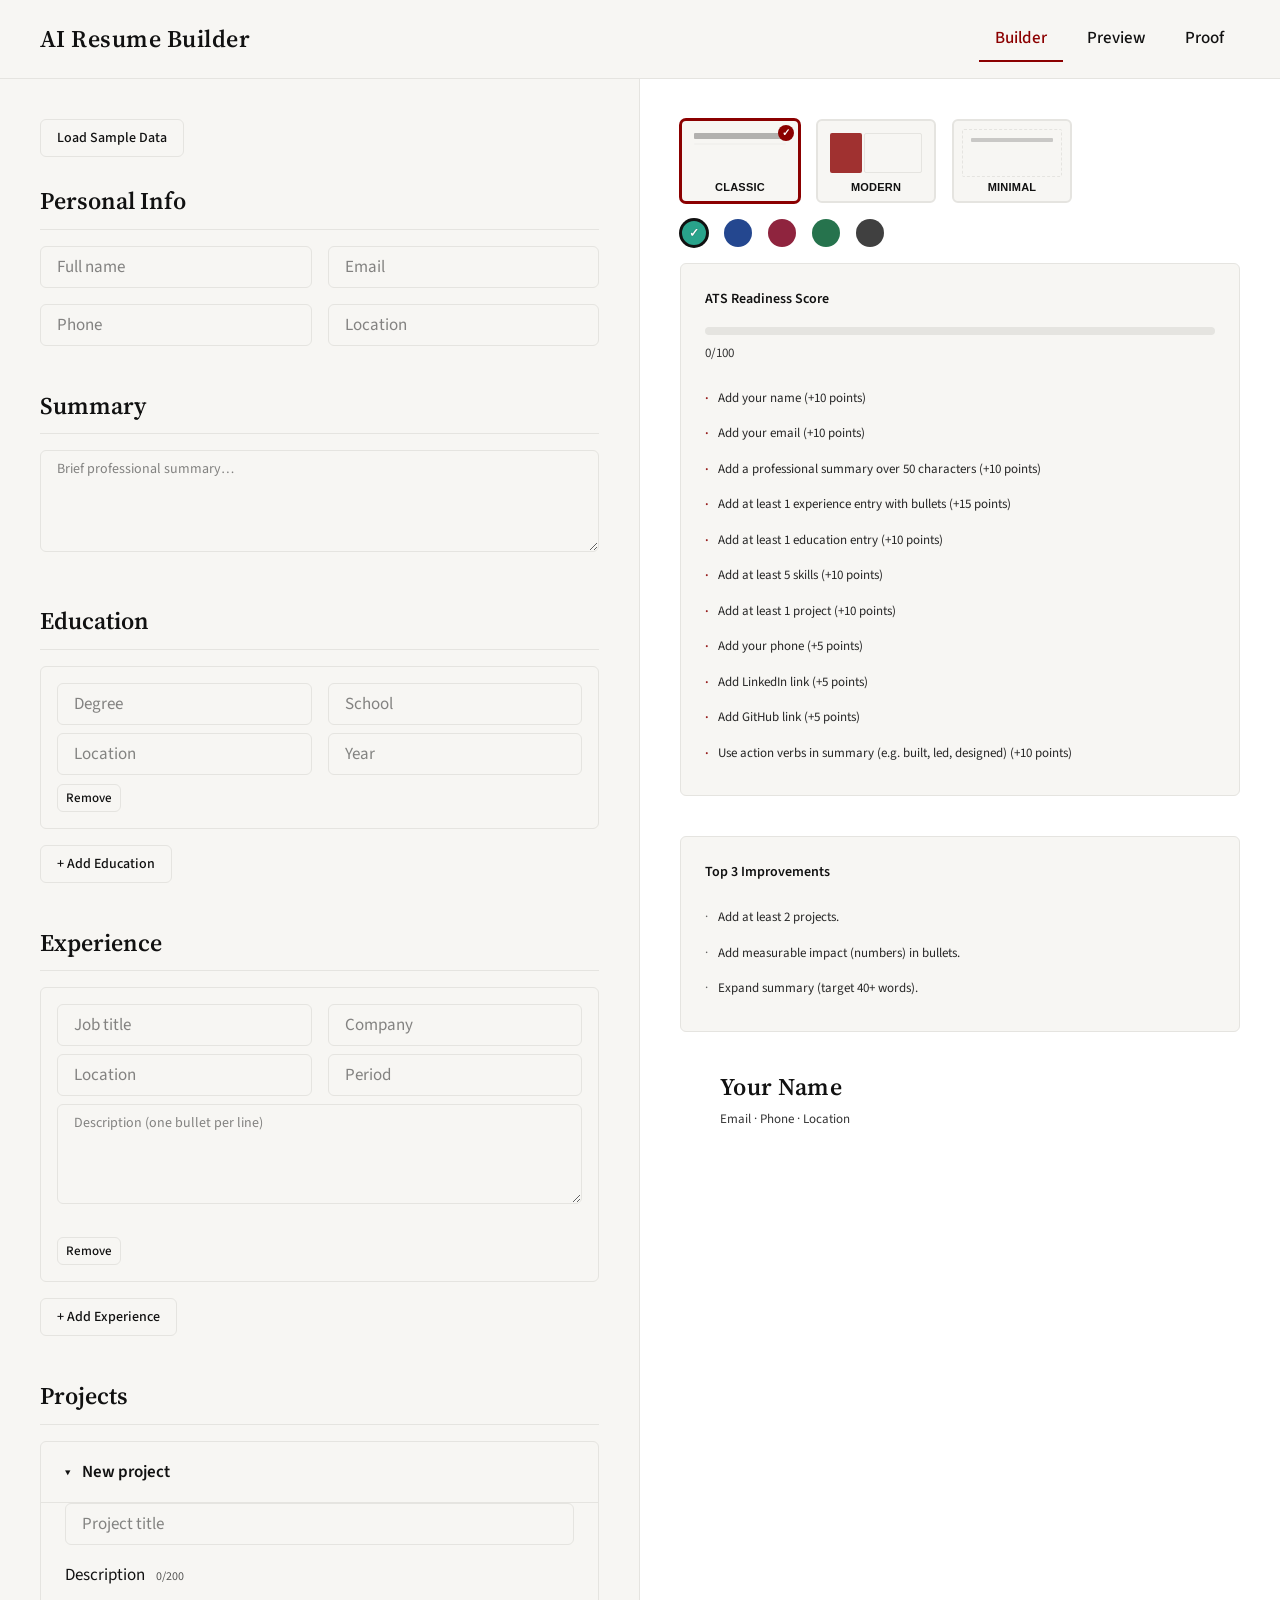
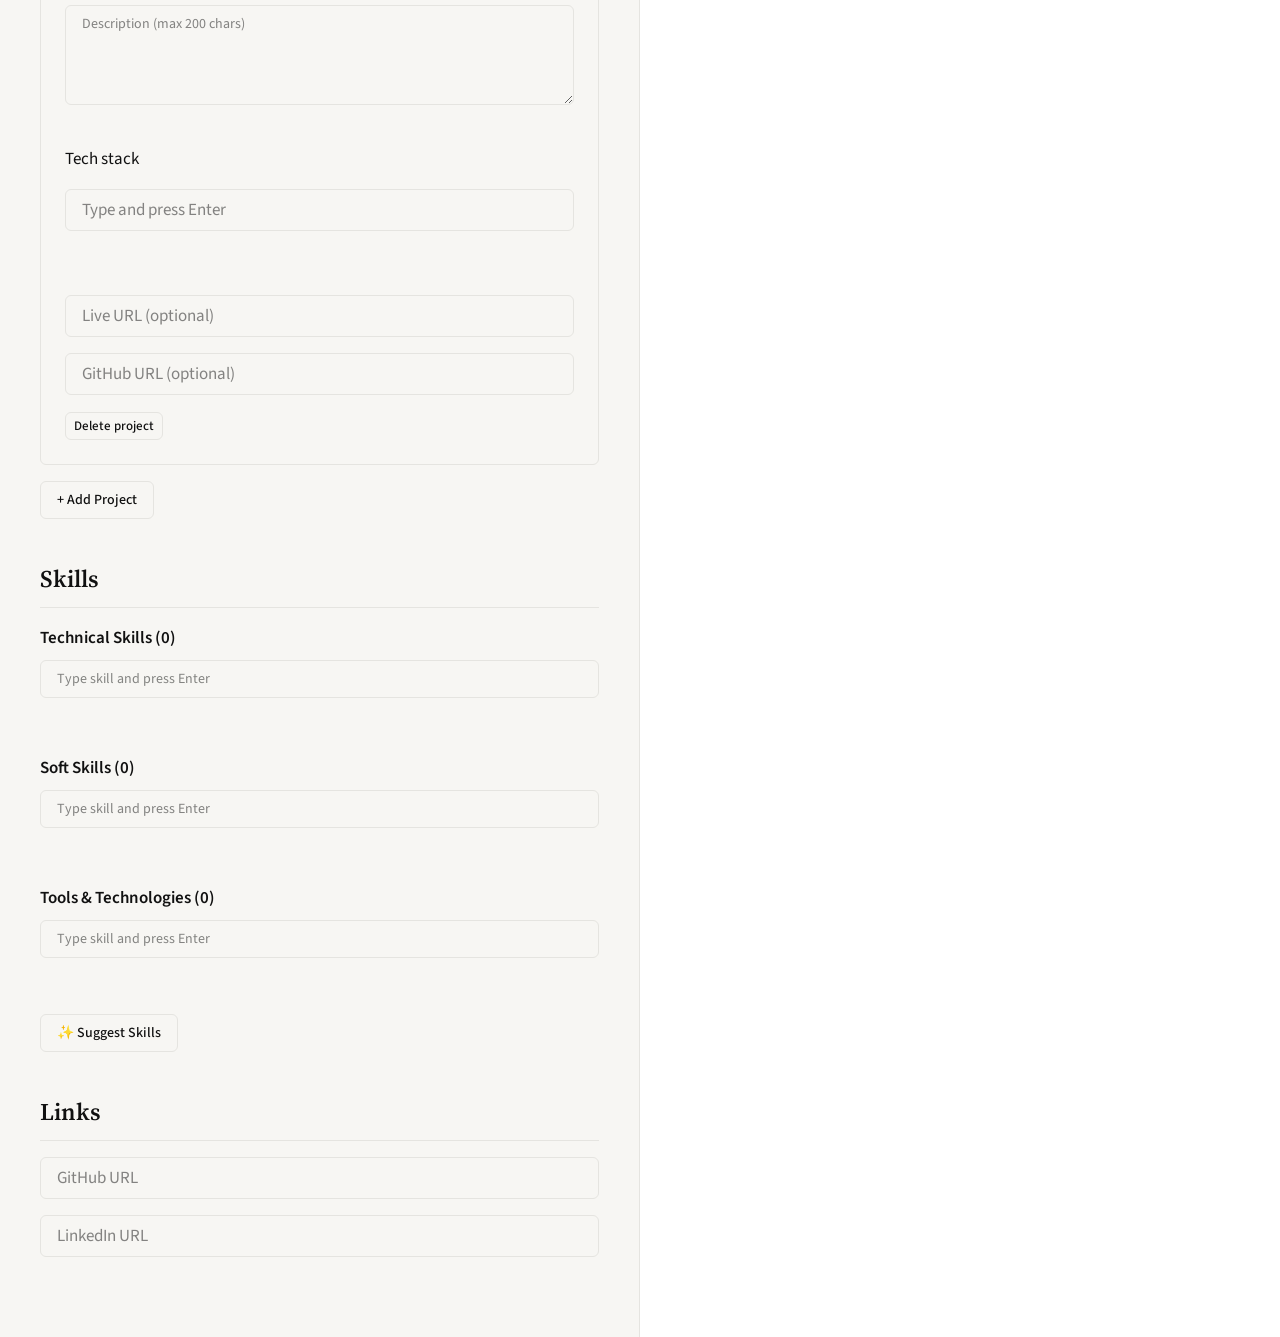
==== commit 0055a0f6: "ATS resume scoring: new calculator rules, circular score on preview (red/amber/green bands), point-b" ====
--- a/design-system/builder.html
+++ b/design-system/builder.html
@@ -473,14 +473,20 @@
       function updateATS(data) {
         var result = RA.computeATSScore(data);
         var score = result.score;
+        var band = RA.getATSBand(score);
         var suggestions = result.suggestions || [];
         var valueEl = document.getElementById('ats-score-value');
         var meterEl = document.getElementById('ats-meter');
         var listEl = document.getElementById('ats-suggestions');
+        var blockEl = document.getElementById('ats-block');
         if (valueEl) valueEl.textContent = score;
         if (meterEl) {
           meterEl.style.width = score + '%';
           meterEl.setAttribute('aria-valuenow', score);
+        }
+        if (blockEl) {
+          blockEl.classList.remove('ats-block--low', 'ats-block--medium', 'ats-block--high');
+          blockEl.classList.add('ats-block--' + band.level);
         }
         if (listEl) {
           listEl.innerHTML = suggestions.map(function (s) {
--- a/design-system/resume-app.css
+++ b/design-system/resume-app.css
@@ -1107,6 +1107,170 @@
   position: relative;
 }
 
+/* ─── ATS on Preview page: circular progress ─── */
+.ats-preview {
+  margin-bottom: var(--kn-space-4);
+  padding: var(--kn-space-3);
+  border: var(--kn-border-width) solid var(--kn-border);
+  border-radius: var(--kn-radius);
+  background: var(--kn-background);
+  text-align: center;
+}
+
+.ats-circle-wrap {
+  display: flex;
+  justify-content: center;
+  margin-bottom: var(--kn-space-2);
+}
+
+.ats-circle {
+  position: relative;
+  width: 120px;
+  height: 120px;
+}
+
+.ats-circle__svg {
+  width: 100%;
+  height: 100%;
+  transform: rotate(-90deg);
+}
+
+.ats-circle__bg {
+  fill: none;
+  stroke: var(--kn-border);
+  stroke-width: 3;
+}
+
+.ats-circle__fill {
+  fill: none;
+  stroke-width: 3;
+  stroke-linecap: round;
+  transition: stroke-dasharray 0.3s ease;
+}
+
+.ats-preview--low .ats-circle__fill {
+  stroke: #dc2626;
+}
+
+.ats-preview--medium .ats-circle__fill {
+  stroke: #d97706;
+}
+
+.ats-preview--high .ats-circle__fill {
+  stroke: #16a34a;
+}
+
+.ats-circle__value {
+  position: absolute;
+  top: 50%;
+  left: 50%;
+  transform: translate(-50%, -50%);
+  font-size: 1.5rem;
+  font-weight: 700;
+  color: var(--kn-text);
+}
+
+.ats-preview__band {
+  font-size: 1rem;
+  font-weight: 600;
+  margin: 0 0 var(--kn-space-1);
+}
+
+.ats-preview__band--low {
+  color: #dc2626;
+}
+
+.ats-preview__band--medium {
+  color: #d97706;
+}
+
+.ats-preview__band--high {
+  color: #16a34a;
+}
+
+.ats-preview__hint {
+  font-size: 0.75rem;
+  color: var(--kn-text);
+  opacity: 0.7;
+  margin: 0 0 var(--kn-space-2);
+}
+
+.ats-preview__suggestions {
+  list-style: none;
+  padding: 0;
+  margin: 0;
+  text-align: left;
+  font-size: 0.8125rem;
+  color: var(--kn-text);
+  line-height: 1.5;
+}
+
+.ats-preview__suggestion {
+  padding: var(--kn-space-1) 0;
+  padding-left: 1em;
+  position: relative;
+}
+
+.ats-preview__suggestion::before {
+  content: "• ";
+  position: absolute;
+  left: 0;
+}
+
+/* Builder ATS band colors for meter */
+.ats-block.ats-block--low #ats-meter,
+#live-preview-wrap .ats-block.ats-block--low .ats-score__meter {
+  background: #dc2626;
+}
+
+.ats-block.ats-block--medium #ats-meter,
+#live-preview-wrap .ats-block.ats-block--medium .ats-score__meter {
+  background: #d97706;
+}
+
+.ats-block.ats-block--high #ats-meter,
+#live-preview-wrap .ats-block.ats-block--high .ats-score__meter {
+  background: #16a34a;
+}
+
+/* ─── Test checklist ─── */
+.test-checklist {
+  margin-top: var(--kn-space-4);
+  padding: var(--kn-space-3);
+  border: var(--kn-border-width) solid var(--kn-border);
+  border-radius: var(--kn-radius);
+  background: var(--kn-background);
+}
+
+.test-checklist__summary {
+  font-weight: 600;
+  cursor: pointer;
+  color: var(--kn-text);
+}
+
+.test-checklist__list {
+  list-style: none;
+  padding: 0;
+  margin: var(--kn-space-2) 0 0;
+  font-size: 0.875rem;
+  color: var(--kn-text);
+  line-height: 2;
+}
+
+.test-checklist__list label {
+  cursor: pointer;
+}
+
+.test-checklist__cb {
+  margin-right: var(--kn-space-1);
+}
+
+.ats-suggestions__item {
+  padding: var(--kn-space-1) 0;
+  padding-left: 1em;
+  position: relative;
+}
+
 .ats-suggestions__item::before {
   content: "·";
   position: absolute;
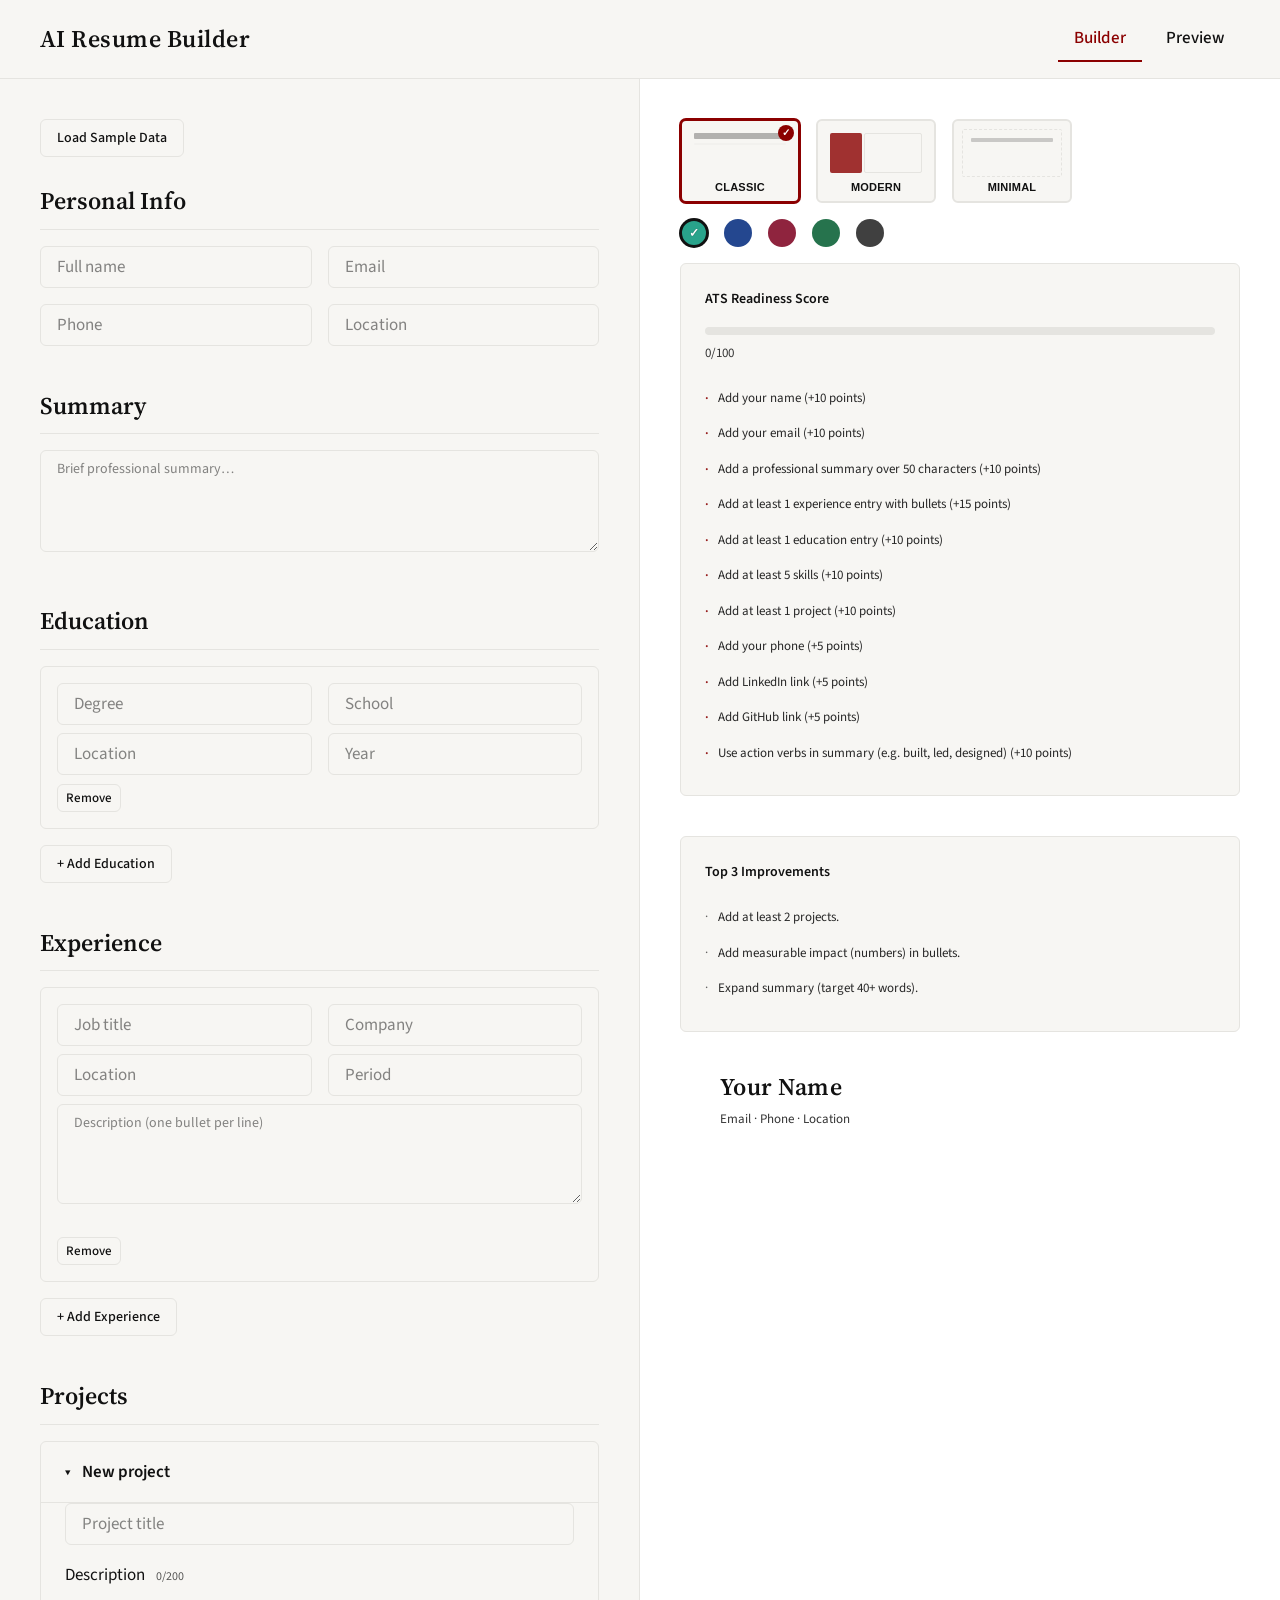
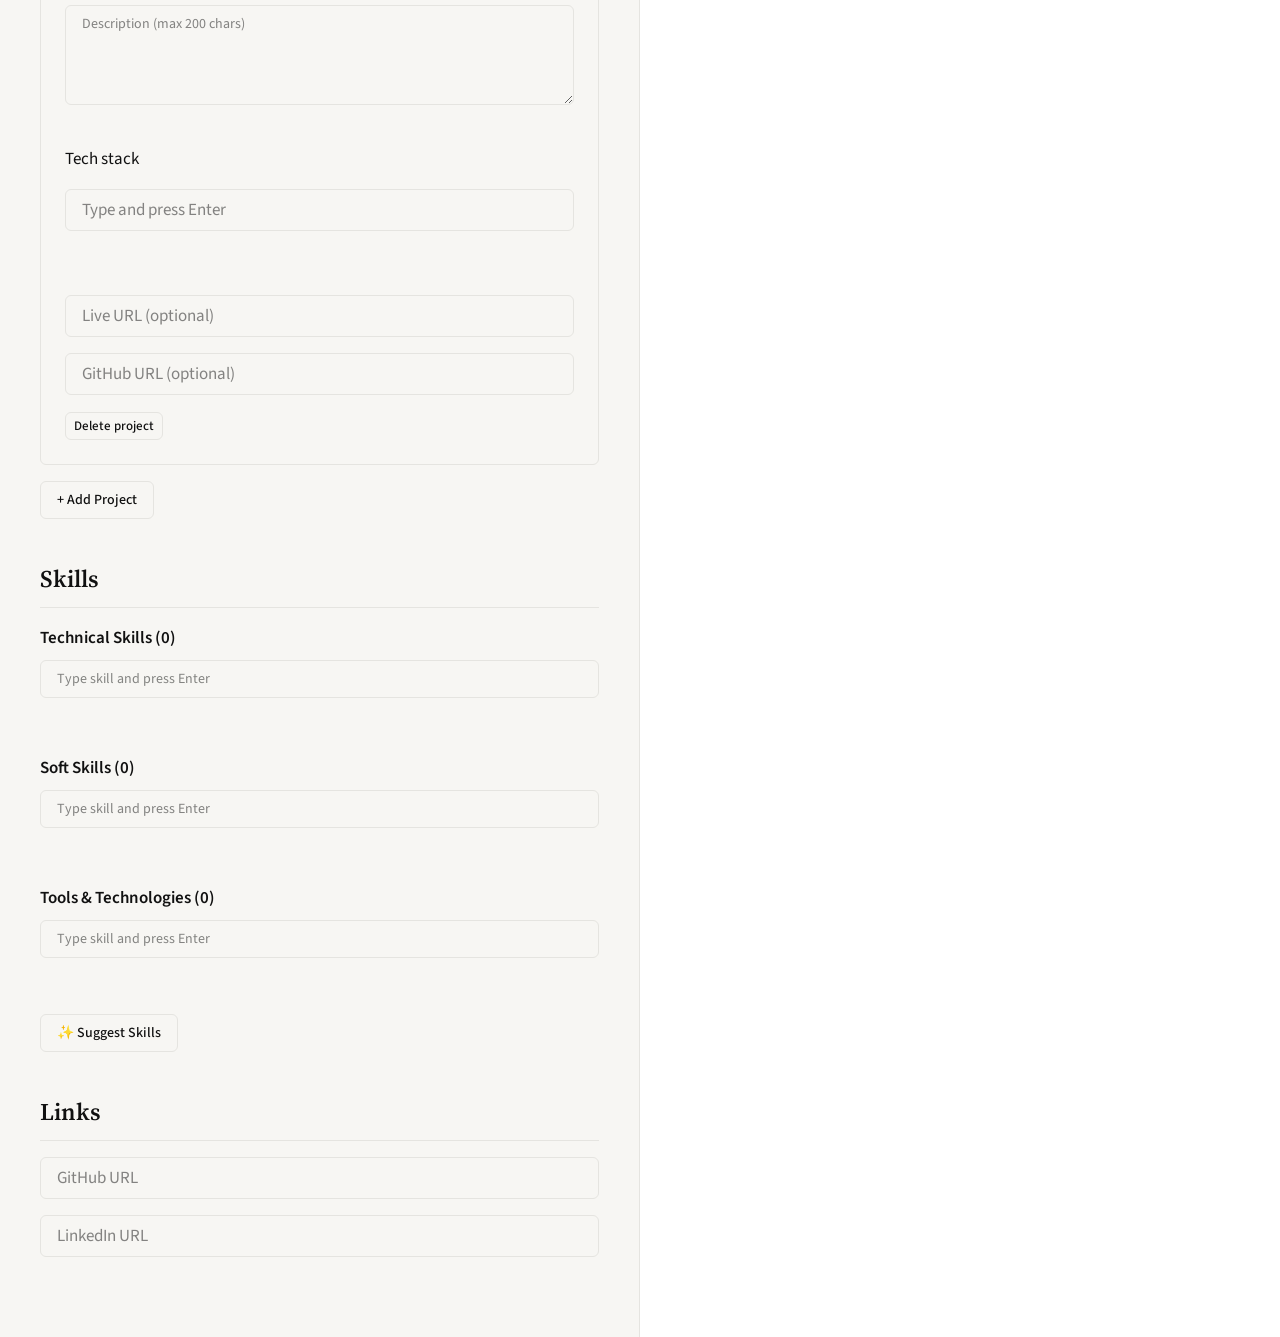
==== commit c42ca89c: "Remove Proof page from main app: delete proof.html, drop Proof from nav, remove /proof Vercel route " ====
--- a/design-system/builder.html
+++ b/design-system/builder.html
@@ -15,7 +15,6 @@
     <ul class="resume-nav__links">
       <li><a href="builder.html" class="is-active">Builder</a></li>
       <li><a href="preview.html">Preview</a></li>
-      <li><a href="proof.html">Proof</a></li>
     </ul>
   </nav>
 
--- a/design-system/app.css
+++ b/design-system/app.css
@@ -293,6 +293,26 @@
   color: var(--kn-text);
 }
 
+.rb-proof-section__hint {
+  font-size: 0.875rem;
+  color: var(--kn-text);
+  opacity: 0.8;
+  margin: -0.5rem 0 var(--kn-space-2);
+}
+
+.rb-proof__header {
+  display: flex;
+  flex-wrap: wrap;
+  align-items: center;
+  justify-content: space-between;
+  gap: var(--kn-space-2);
+  margin-bottom: var(--kn-space-4);
+}
+
+.rb-proof__badge-wrap {
+  margin: 0;
+}
+
 .rb-proof-steps {
   list-style: none;
   padding: 0;
@@ -356,6 +376,54 @@
   display: flex;
   gap: var(--kn-space-2);
   flex-wrap: wrap;
+}
+
+.rb-proof-shipped {
+  margin-top: var(--kn-space-4);
+  padding: var(--kn-space-4);
+  text-align: center;
+  background: var(--kn-surface);
+  border-radius: var(--kn-radius);
+  border: 1px solid var(--kn-border);
+}
+
+.rb-proof-shipped__text {
+  margin: 0;
+  font-size: 1.125rem;
+  font-weight: 500;
+  color: var(--kn-text);
+  letter-spacing: 0.02em;
+}
+
+.rb-proof-verify {
+  margin-top: var(--kn-space-4);
+  padding: var(--kn-space-2);
+  border: 1px solid var(--kn-border);
+  border-radius: var(--kn-radius);
+  background: var(--kn-surface);
+}
+
+.rb-proof-verify__summary {
+  font-weight: 600;
+  cursor: pointer;
+  color: var(--kn-text);
+  font-size: 0.875rem;
+}
+
+.rb-proof-verify__list {
+  margin: var(--kn-space-2) 0 0;
+  padding-left: 1.25rem;
+  font-size: 0.8125rem;
+  color: var(--kn-text);
+  opacity: 0.9;
+  line-height: 1.6;
+}
+
+.rb-proof-verify__list code {
+  font-size: 0.75em;
+  padding: 1px 4px;
+  background: var(--kn-background);
+  border-radius: 2px;
 }
 
 /* ─── Landing page ─── */
--- a/design-system/resume-app.css
+++ b/design-system/resume-app.css
@@ -276,6 +276,7 @@
 .resume-live-preview__sidebar .resume-live-preview__pill {
   color: #fff;
   border-color: rgba(255,255,255,0.5);
+  background: rgba(255,255,255,0.15);
 }
 
 .resume-live-preview__main {
@@ -555,6 +556,7 @@
 .resume-preview-page__sidebar .resume-preview-page__pill {
   color: #fff;
   border-color: rgba(255,255,255,0.5);
+  background: rgba(255,255,255,0.15);
 }
 
 .resume-preview-page__main {
